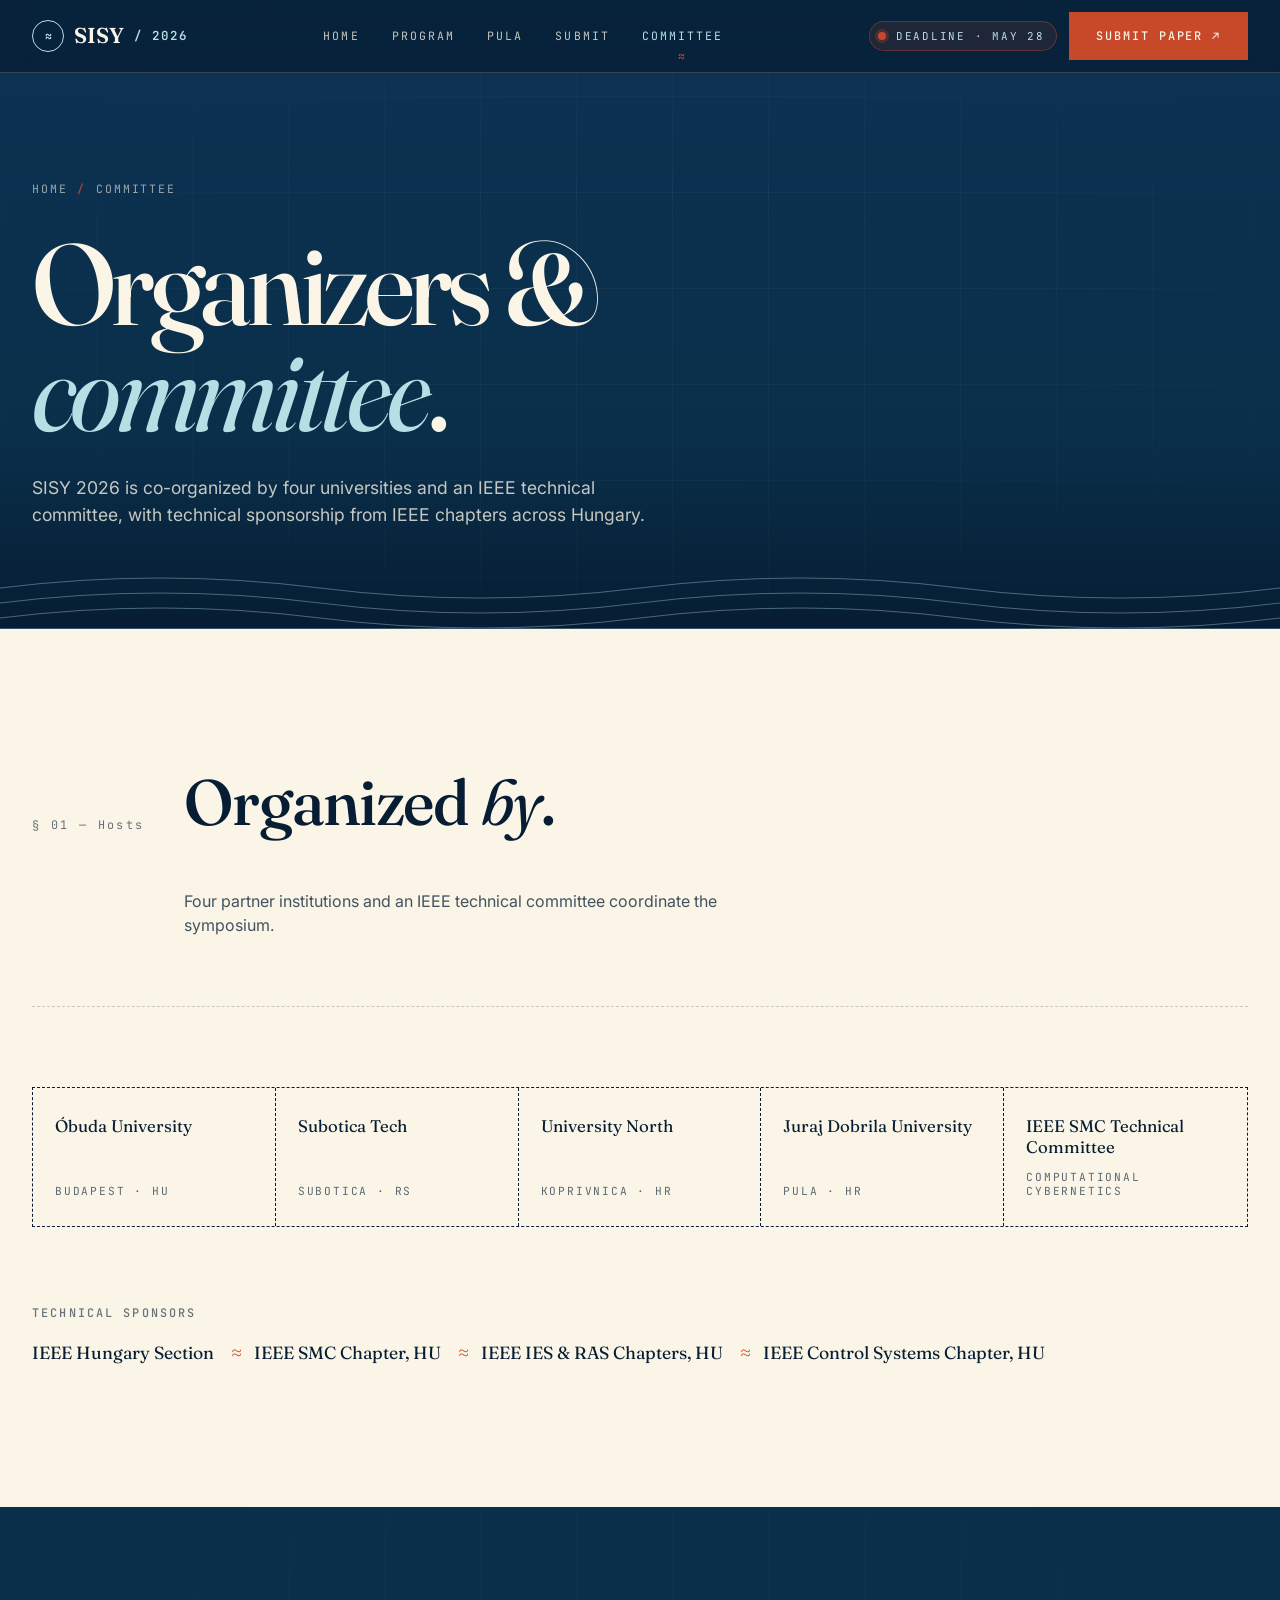
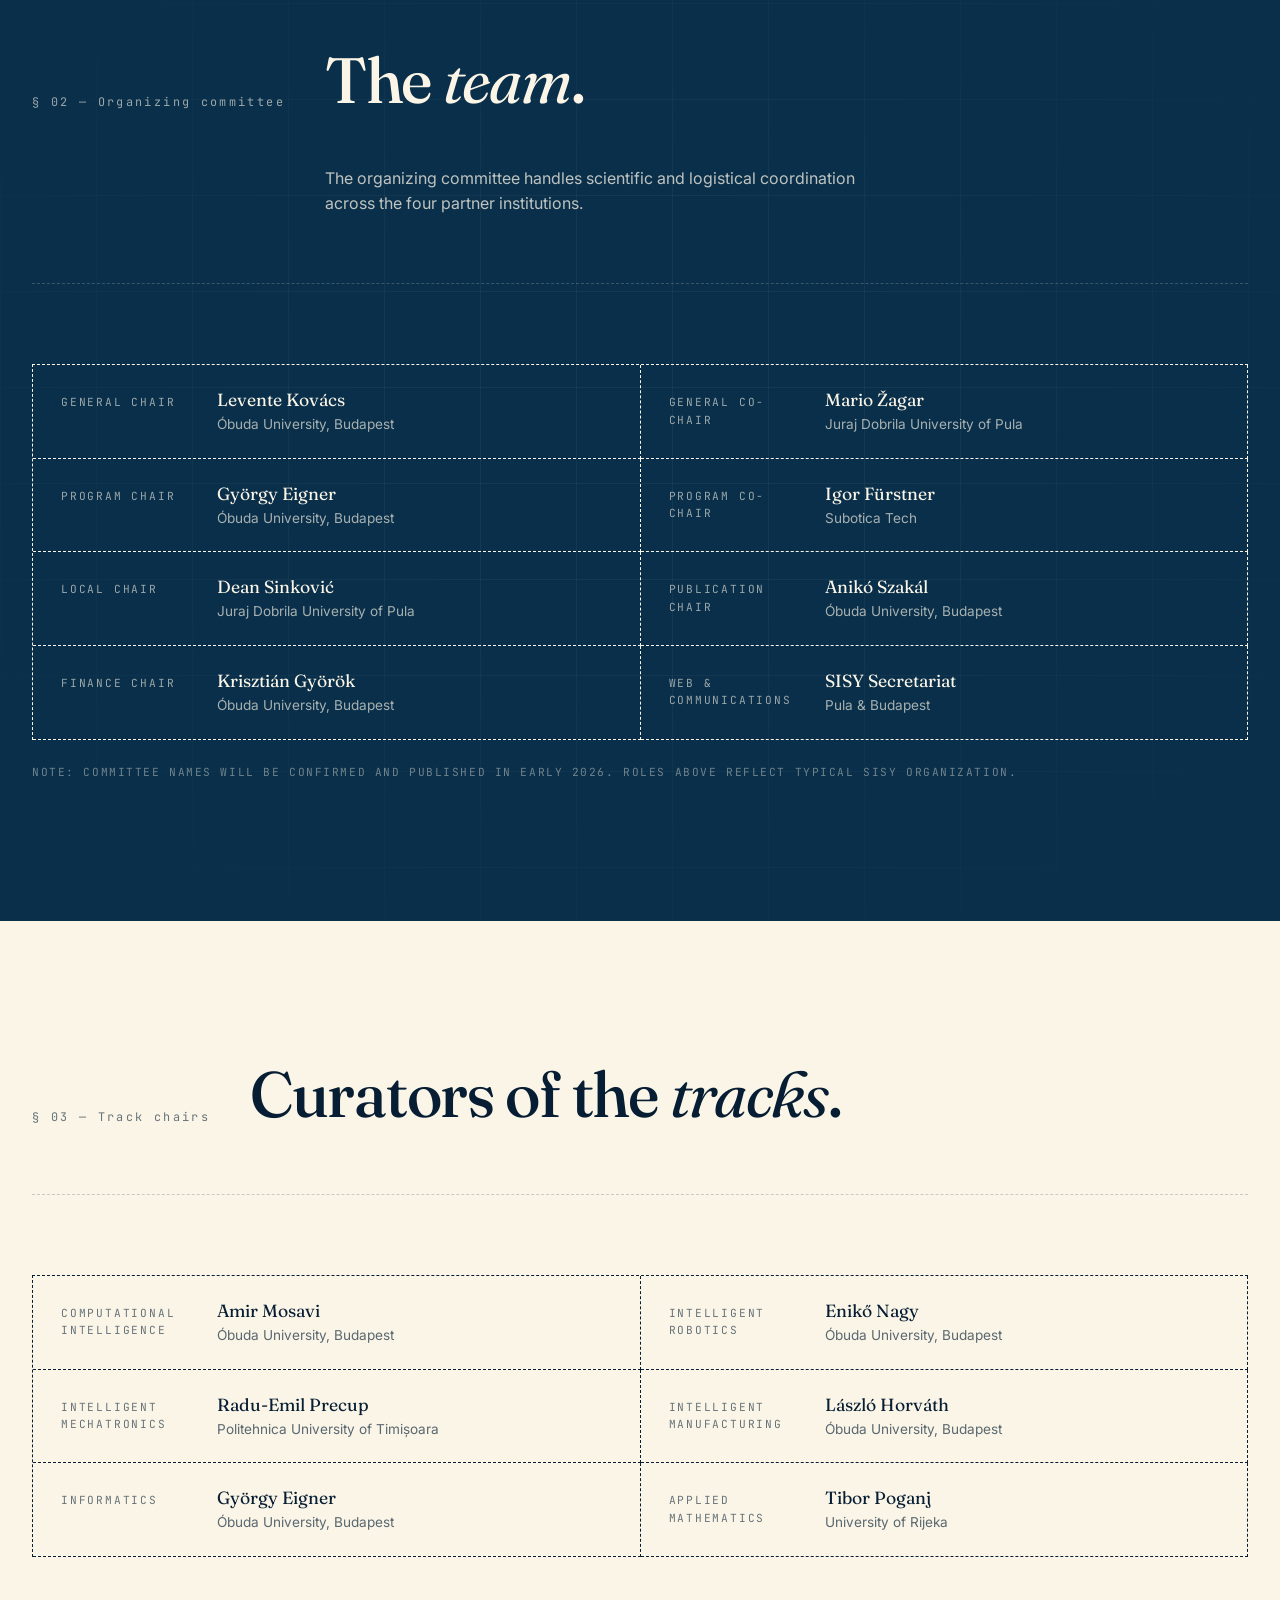
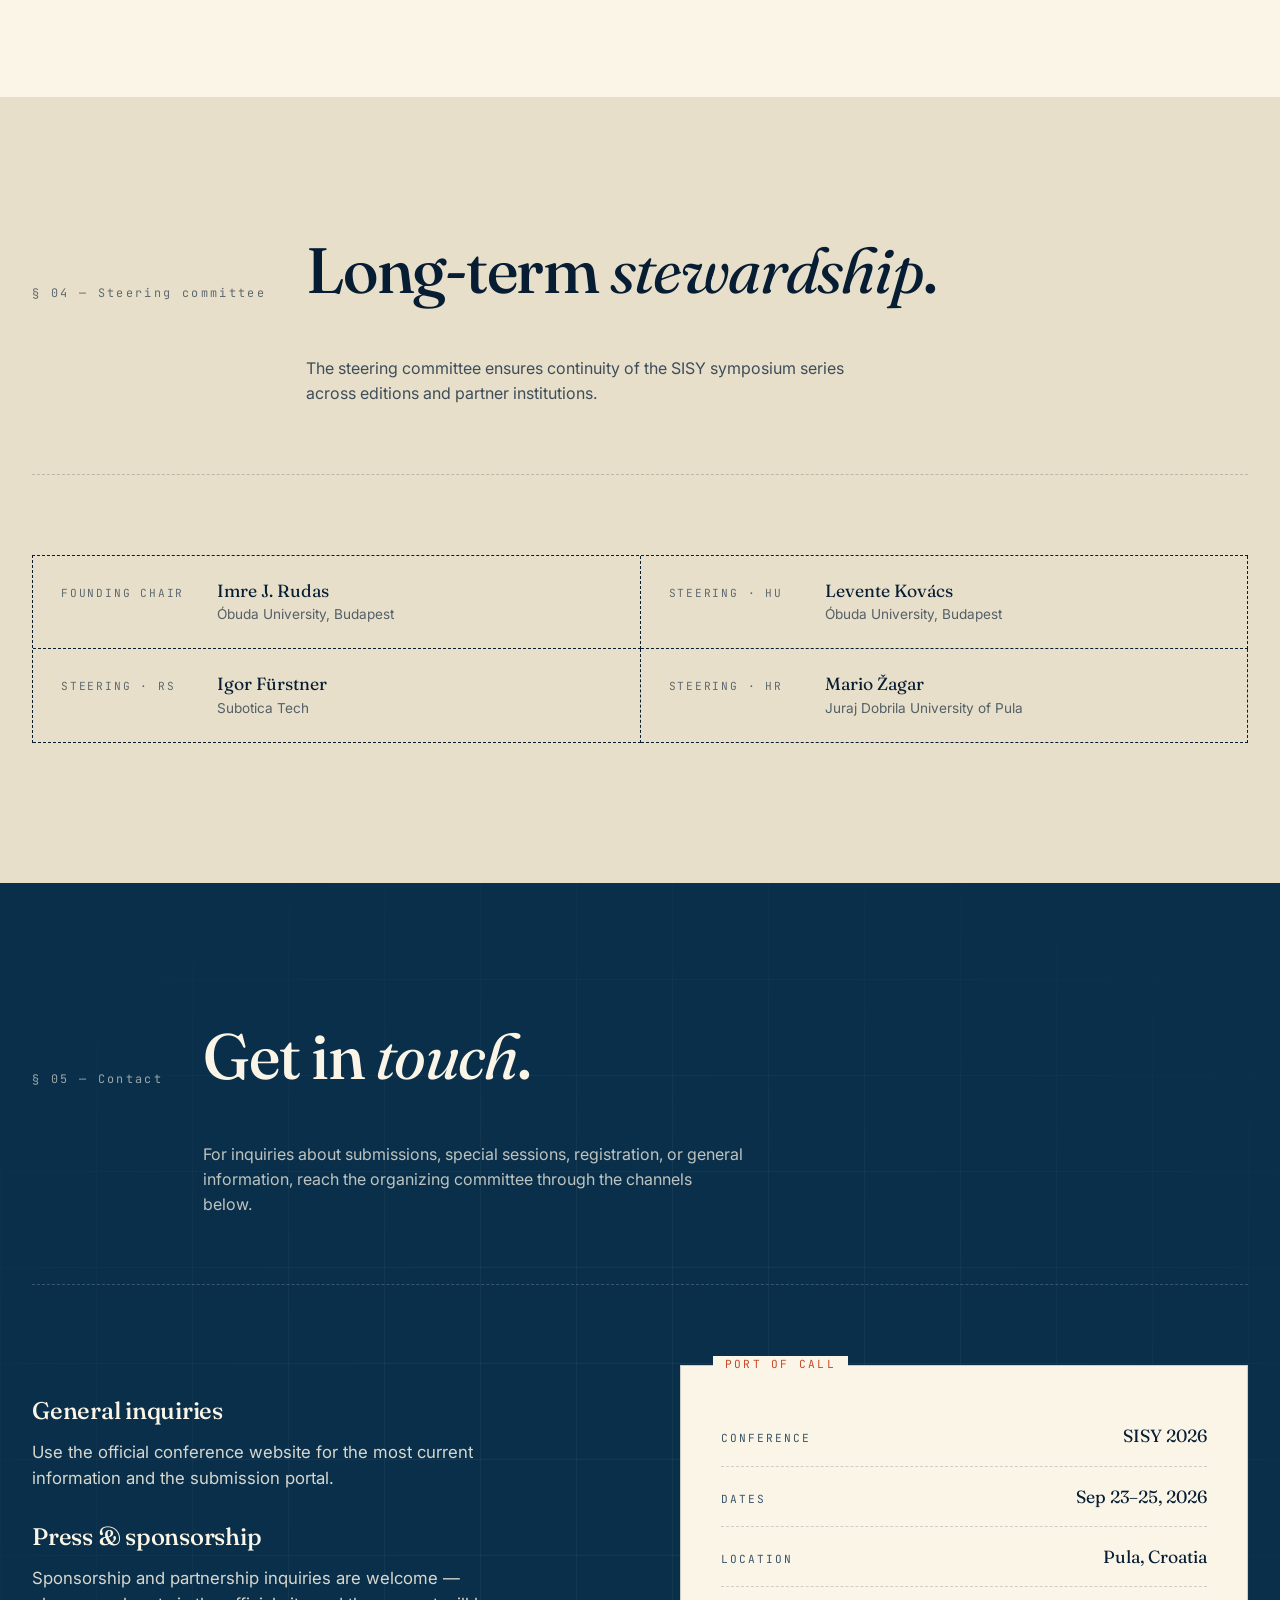
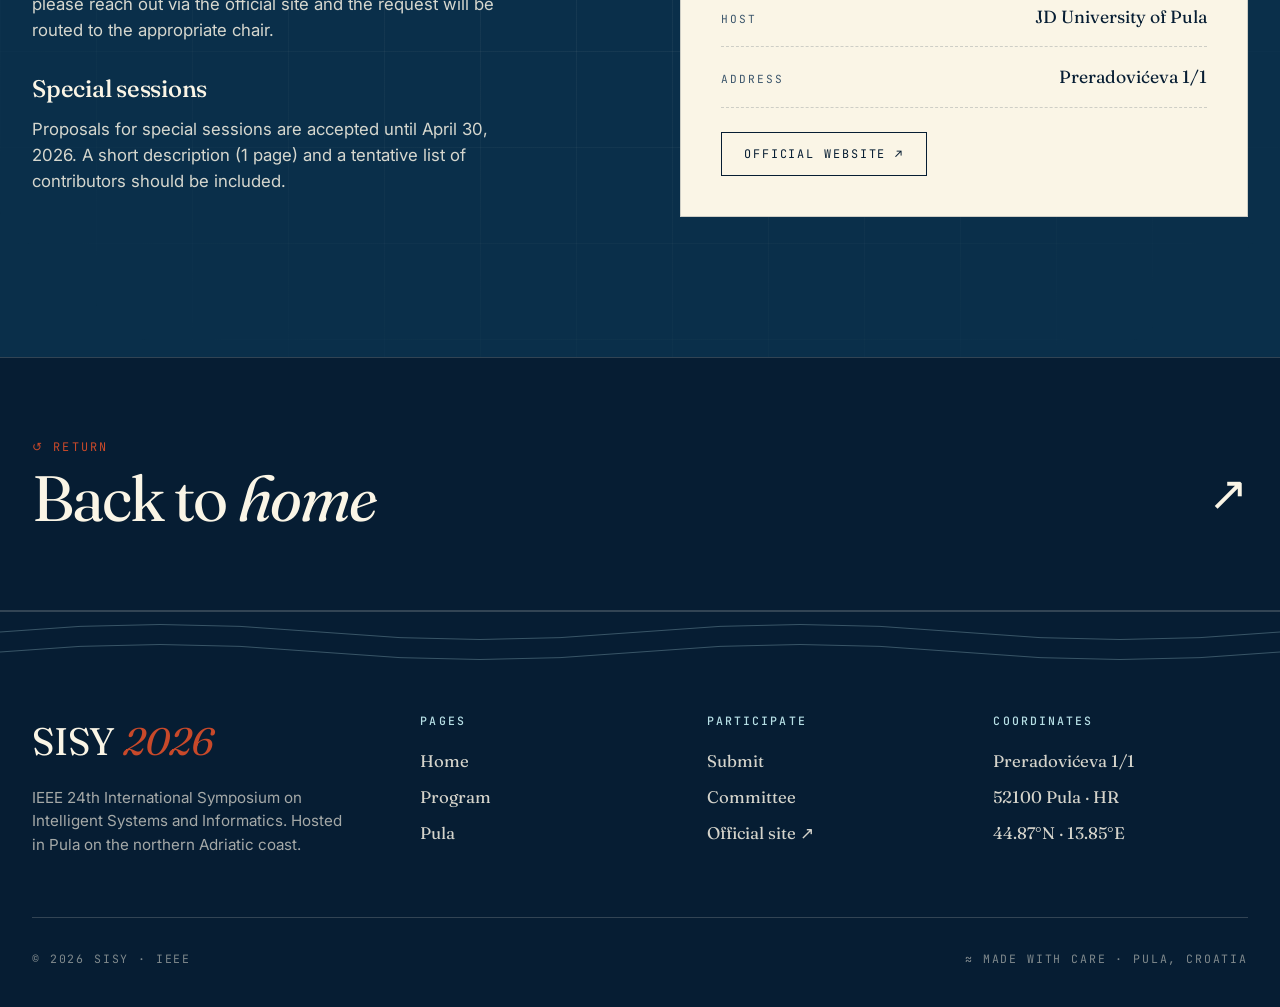
==== contact/index.html @ a2f2c526 "Initial SISY 2026 site" ====
<!DOCTYPE html>
<html lang="en">
<head>
<meta charset="UTF-8" />
<meta name="viewport" content="width=device-width, initial-scale=1.0" />
<title>Committee — SISY 2026 Organizers &amp; Contact</title>
<meta name="description" content="SISY 2026 organizing committee, track chairs, steering committee, and contact information." />
<link rel="icon" type="image/svg+xml" href="../favicon.svg" />
<meta property="og:type" content="website" />
<meta property="og:title" content="Committee — SISY 2026" />
<meta property="og:description" content="Organizing committee, track chairs, and contact information for SISY 2026." />
<meta property="og:image" content="../og-image.svg" />
<meta name="twitter:card" content="summary_large_image" />
<meta name="twitter:image" content="../og-image.svg" />
<link rel="preconnect" href="https://fonts.googleapis.com" />
<link rel="preconnect" href="https://fonts.gstatic.com" crossorigin />
<link href="https://fonts.googleapis.com/css2?family=Fraunces:ital,opsz,wght@0,9..144,400;0,9..144,500;0,9..144,600;1,9..144,400&family=Inter:wght@400;500;600&family=JetBrains+Mono:wght@400;500&display=swap" rel="stylesheet" />
<link rel="stylesheet" href="../styles.css" />
</head>
<body>

<header class="topbar" id="topbar">
  <div class="container topbar-inner">
    <a href="../" class="brand"><span class="sigil">≈</span> SISY <span class="year">/ 2026</span></a>
    <nav class="nav-links">
      <a href="../">Home</a>
      <a href="../program/">Program</a>
      <a href="../venue/">Pula</a>
      <a href="../submit/">Submit</a>
      <a href="../contact/" class="active">Committee</a>
    </nav>
    <div style="display:flex; gap:12px; align-items:center;">
      <span class="deadline-badge"><span class="dot"></span>Deadline · May 28</span>
      <a href="https://www.easychair.org/conferences/?conf=sisy2026" target="_blank" rel="noopener" class="btn cta">Submit Paper ↗</a>
      <button class="menu-toggle" id="menuToggle">Menu</button>
    </div>
  </div>
</header>

<main>

  <section class="page-head">
    <div class="container">
      <div class="crumbs"><a href="../">Home</a><span class="sep">/</span><span>Committee</span></div>
      <h1>Organizers &amp; <em>committee</em>.</h1>
      <p class="lede">SISY 2026 is co-organized by four universities and an IEEE technical committee, with technical sponsorship from IEEE chapters across Hungary.</p>
    </div>
  </section>

  <!-- HOSTS -->
  <section class="section paper">
    <div class="container">
      <div class="section-head">
        <span class="section-num">§ 01 — Hosts</span>
        <h2>Organized <em>by</em>.</h2>
        <p class="lede">Four partner institutions and an IEEE technical committee coordinate the symposium.</p>
      </div>
      <div class="register" style="color: var(--ink);">
        <div class="row">Óbuda University<span class="place">Budapest · HU</span></div>
        <div class="row">Subotica Tech<span class="place">Subotica · RS</span></div>
        <div class="row">University North<span class="place">Koprivnica · HR</span></div>
        <div class="row">Juraj Dobrila University<span class="place">Pula · HR</span></div>
        <div class="row">IEEE SMC Technical Committee<span class="place">Computational Cybernetics</span></div>
      </div>
      <div class="sponsors" style="color: var(--ink);">
        <h4>Technical Sponsors</h4>
        <div class="sponsor-row">
          <span>IEEE Hungary Section</span>
          <span>IEEE SMC Chapter, HU</span>
          <span>IEEE IES &amp; RAS Chapters, HU</span>
          <span>IEEE Control Systems Chapter, HU</span>
        </div>
      </div>
    </div>
  </section>

  <!-- ORGANIZING COMMITTEE -->
  <section class="section deep">
    <div class="container">
      <div class="section-head">
        <span class="section-num">§ 02 — Organizing committee</span>
        <h2>The <em>team</em>.</h2>
        <p class="lede">The organizing committee handles scientific and logistical coordination across the four partner institutions.</p>
      </div>
      <div class="committee">
        <div class="person"><span class="role">General Chair</span><span class="name">Levente Kovács<span>Óbuda University, Budapest</span></span></div>
        <div class="person"><span class="role">General Co-Chair</span><span class="name">Mario Žagar<span>Juraj Dobrila University of Pula</span></span></div>
        <div class="person"><span class="role">Program Chair</span><span class="name">György Eigner<span>Óbuda University, Budapest</span></span></div>
        <div class="person"><span class="role">Program Co-Chair</span><span class="name">Igor Fürstner<span>Subotica Tech</span></span></div>
        <div class="person"><span class="role">Local Chair</span><span class="name">Dean Sinković<span>Juraj Dobrila University of Pula</span></span></div>
        <div class="person"><span class="role">Publication Chair</span><span class="name">Anikó Szakál<span>Óbuda University, Budapest</span></span></div>
        <div class="person"><span class="role">Finance Chair</span><span class="name">Krisztián Györök<span>Óbuda University, Budapest</span></span></div>
        <div class="person"><span class="role">Web &amp; Communications</span><span class="name">SISY Secretariat<span>Pula &amp; Budapest</span></span></div>
      </div>
      <p class="photo-caption" style="margin-top: 24px; color: rgba(250,245,230,0.6);">Note: Committee names will be confirmed and published in early 2026. Roles above reflect typical SISY organization.</p>
    </div>
  </section>

  <!-- TRACK CHAIRS -->
  <section class="section paper">
    <div class="container">
      <div class="section-head">
        <span class="section-num">§ 03 — Track chairs</span>
        <h2>Curators of the <em>tracks</em>.</h2>
      </div>
      <div class="committee">
        <div class="person"><span class="role">Computational Intelligence</span><span class="name">Amir Mosavi<span>Óbuda University, Budapest</span></span></div>
        <div class="person"><span class="role">Intelligent Robotics</span><span class="name">Enikő Nagy<span>Óbuda University, Budapest</span></span></div>
        <div class="person"><span class="role">Intelligent Mechatronics</span><span class="name">Radu-Emil Precup<span>Politehnica University of Timișoara</span></span></div>
        <div class="person"><span class="role">Intelligent Manufacturing</span><span class="name">László Horváth<span>Óbuda University, Budapest</span></span></div>
        <div class="person"><span class="role">Informatics</span><span class="name">György Eigner<span>Óbuda University, Budapest</span></span></div>
        <div class="person"><span class="role">Applied Mathematics</span><span class="name">Tibor Poganj<span>University of Rijeka</span></span></div>
      </div>
    </div>
  </section>

  <!-- STEERING COMMITTEE -->
  <section class="section sand">
    <div class="container">
      <div class="section-head">
        <span class="section-num">§ 04 — Steering committee</span>
        <h2>Long-term <em>stewardship</em>.</h2>
        <p class="lede">The steering committee ensures continuity of the SISY symposium series across editions and partner institutions.</p>
      </div>
      <div class="committee">
        <div class="person"><span class="role">Founding Chair</span><span class="name">Imre J. Rudas<span>Óbuda University, Budapest</span></span></div>
        <div class="person"><span class="role">Steering · HU</span><span class="name">Levente Kovács<span>Óbuda University, Budapest</span></span></div>
        <div class="person"><span class="role">Steering · RS</span><span class="name">Igor Fürstner<span>Subotica Tech</span></span></div>
        <div class="person"><span class="role">Steering · HR</span><span class="name">Mario Žagar<span>Juraj Dobrila University of Pula</span></span></div>
      </div>
    </div>
  </section>

  <!-- CONTACT -->
  <section class="section deep">
    <div class="container">
      <div class="section-head">
        <span class="section-num">§ 05 — Contact</span>
        <h2>Get in <em>touch</em>.</h2>
        <p class="lede">For inquiries about submissions, special sessions, registration, or general information, reach the organizing committee through the channels below.</p>
      </div>
      <div class="contact-grid">
        <div class="contact-text">
          <div class="prose">
            <h3 style="color: var(--paper);">General inquiries</h3>
            <p>Use the official conference website for the most current information and the submission portal.</p>
            <h3 style="color: var(--paper);">Press &amp; sponsorship</h3>
            <p>Sponsorship and partnership inquiries are welcome — please reach out via the official site and the request will be routed to the appropriate chair.</p>
            <h3 style="color: var(--paper);">Special sessions</h3>
            <p>Proposals for special sessions are accepted until April 30, 2026. A short description (1 page) and a tentative list of contributors should be included.</p>
          </div>
        </div>
        <div class="contact-card">
          <div class="contact-row"><span class="k">Conference</span><span class="v">SISY 2026</span></div>
          <div class="contact-row"><span class="k">Dates</span><span class="v">Sep 23–25, 2026</span></div>
          <div class="contact-row"><span class="k">Location</span><span class="v">Pula, Croatia</span></div>
          <div class="contact-row"><span class="k">Host</span><span class="v">JD University of Pula</span></div>
          <div class="contact-row"><span class="k">Address</span><span class="v">Preradovićeva 1/1</span></div>
          <a href="https://conf.uni-obuda.hu/sisy2026/" target="_blank" rel="noopener" class="btn ink">Official Website ↗</a>
        </div>
      </div>
    </div>
  </section>

  <section class="passage">
    <div class="container">
      <a href="../">
        <div>
          <div class="label">↺ Return</div>
          <div class="title">Back to <em>home</em></div>
        </div>
        <span class="arrow">↗</span>
      </a>
    </div>
  </section>

</main>

<footer class="footer">
  <div class="container">
    <div class="footer-top">
      <div class="footer-brand">
        <span class="mark">SISY <em>2026</em></span>
        <p>IEEE 24th International Symposium on Intelligent Systems and Informatics. Hosted in Pula on the northern Adriatic coast.</p>
      </div>
      <div class="footer-col"><h5>Pages</h5><a href="../">Home</a><a href="../program/">Program</a><a href="../venue/">Pula</a></div>
      <div class="footer-col"><h5>Participate</h5><a href="../submit/">Submit</a><a href="../contact/">Committee</a><a href="https://conf.uni-obuda.hu/sisy2026/" target="_blank" rel="noopener">Official site ↗</a></div>
      <div class="footer-col"><h5>Coordinates</h5><span>Preradovićeva 1/1</span><span>52100 Pula · HR</span><span>44.87°N · 13.85°E</span></div>
    </div>
    <div class="footer-bottom"><span>© 2026 SISY · IEEE</span><span>≈ Made with care · Pula, Croatia</span></div>
  </div>
</footer>

<script src="../script.js"></script>
</body>
</html>
---- styles.css ----
/* =========================================================
   SISY 2026 — Adriatic edition
   A nautical-chart / postcard design language
   ========================================================= */

*, *::before, *::after { box-sizing: border-box; }
html { scroll-behavior: smooth; }
body {
  margin: 0;
  font-family: 'Inter', system-ui, sans-serif;
  background: var(--abyss);
  color: var(--paper);
  line-height: 1.55;
  -webkit-font-smoothing: antialiased;
  overflow-x: hidden;
}
img { max-width: 100%; display: block; }
a { color: inherit; text-decoration: none; }

:root {
  /* sea */
  --abyss:   #061d33;   /* deepest */
  --deep:    #0a2f4a;
  --sea:     #14507a;
  --shallow: #2e88b3;
  --foam:    #b6dfe5;
  /* land + sky */
  --sand:    #e7dfca;   /* page paper */
  --paper:   #faf5e6;   /* warm white */
  --paper-2: #f1e9d2;
  --ink:     #061d33;   /* same as abyss for type on paper */
  --ink-soft:#3b556b;
  /* sun + arena */
  --sun:     #f6b187;
  --rust:    #c8492a;   /* terracotta */
  --rust-2:  #a73818;
  /* lines */
  --rule:    rgba(250,245,230,0.18);
  --rule-d:  rgba(6,29,51,0.18);
  --max:     1280px;
}

.container { max-width: var(--max); margin: 0 auto; padding: 0 32px; }

/* ===== Typography ===== */
h1, h2, h3, h4 { margin: 0; line-height: 1.02; letter-spacing: -0.02em; }
h1, h2, .display { font-family: 'Fraunces', 'Times New Roman', serif; font-weight: 500; }
h3 { font-family: 'Fraunces', serif; font-weight: 500; font-size: 1.5rem; line-height: 1.15; letter-spacing: -0.01em; }
p  { margin: 0; }
em, .italic { font-family: 'Fraunces', serif; font-style: italic; font-weight: 400; }
.mono {
  font-family: 'JetBrains Mono', ui-monospace, monospace;
  font-size: 0.74rem;
  text-transform: uppercase;
  letter-spacing: 0.16em;
}

/* ===== Section base ===== */
.section { padding: 140px 0; position: relative; }
.section.paper { background: var(--paper); color: var(--ink); }
.section.sand  { background: var(--sand);  color: var(--ink); }
.section.deep  { background: var(--deep);  color: var(--paper); }
.section.abyss { background: var(--abyss); color: var(--paper); }
.section.sun   { background: var(--rust);  color: var(--paper); }

/* Faint nautical lat/long grid on dark sections */
.section.deep::before, .section.abyss::before {
  content: "";
  position: absolute; inset: 0;
  background-image:
    linear-gradient(rgba(250,245,230,0.05) 1px, transparent 1px),
    linear-gradient(90deg, rgba(250,245,230,0.05) 1px, transparent 1px);
  background-size: 96px 96px;
  mask-image: radial-gradient(ellipse at center, black 30%, transparent 90%);
  pointer-events: none;
}
.section > .container { position: relative; z-index: 1; }

/* ===== Top bar ===== */
.topbar {
  position: fixed;
  top: 0; left: 0; right: 0;
  z-index: 50;
  background: rgba(6,29,51,0.72);
  backdrop-filter: blur(14px);
  border-bottom: 1px solid var(--rule);
}
.topbar-inner {
  display: grid;
  grid-template-columns: auto 1fr auto;
  align-items: center;
  gap: 32px;
  height: 72px;
}
.brand {
  display: inline-flex;
  align-items: center;
  gap: 10px;
  font-family: 'Fraunces', serif;
  font-weight: 600;
  font-size: 1.35rem;
  color: var(--paper);
}
.brand .sigil {
  display: inline-flex;
  align-items: center;
  justify-content: center;
  width: 32px; height: 32px;
  border: 1px solid var(--foam);
  border-radius: 50%;
  font-family: 'JetBrains Mono', monospace;
  font-size: 0.72rem;
  color: var(--foam);
}
.brand .year {
  font-family: 'JetBrains Mono', monospace;
  font-size: 0.78rem;
  letter-spacing: 0.16em;
  color: var(--foam);
}
.nav-links {
  justify-self: center;
  display: flex;
  gap: 32px;
}
.nav-links a {
  font-family: 'JetBrains Mono', monospace;
  font-size: 0.72rem;
  text-transform: uppercase;
  letter-spacing: 0.18em;
  color: rgba(250,245,230,0.78);
  position: relative;
  padding: 4px 0;
}
.nav-links a:hover, .nav-links a.active { color: var(--foam); }
.nav-links a.active::after {
  content: "≈";
  position: absolute;
  left: 50%;
  bottom: -16px;
  transform: translateX(-50%);
  color: var(--rust);
}

.btn {
  display: inline-flex;
  align-items: center;
  gap: 10px;
  padding: 12px 22px;
  border: 1px solid var(--foam);
  border-radius: 0;
  background: transparent;
  color: var(--paper);
  font-family: 'JetBrains Mono', monospace;
  font-size: 0.74rem;
  text-transform: uppercase;
  letter-spacing: 0.16em;
  cursor: pointer;
  transition: all .2s;
}
.btn:hover {
  background: var(--rust); border-color: var(--rust);
  transform: translate(-2px,-2px);
  box-shadow: 4px 4px 0 var(--foam);
}
.btn.solid { background: var(--paper); border-color: var(--paper); color: var(--ink); }
.btn.solid:hover { background: var(--rust); border-color: var(--rust); color: var(--paper); box-shadow: 4px 4px 0 var(--paper); }
.btn.ink { border-color: var(--ink); color: var(--ink); }
.btn.ink:hover { background: var(--rust); border-color: var(--rust); color: var(--paper); box-shadow: 4px 4px 0 var(--ink); }

/* Prominent CTA variant — solid terracotta */
.btn.cta {
  background: var(--rust);
  border-color: var(--rust);
  color: var(--paper);
  font-weight: 500;
  padding: 14px 26px;
  position: relative;
  box-shadow: 0 0 0 0 rgba(200,73,42,0.0);
  animation: ctaPulse 3.6s ease-in-out infinite;
}
.btn.cta:hover {
  background: var(--rust-2);
  border-color: var(--rust-2);
  transform: translate(-2px,-2px);
  box-shadow: 4px 4px 0 var(--foam);
  animation: none;
}
@keyframes ctaPulse {
  0%, 100% { box-shadow: 0 0 0 0 rgba(200,73,42,0.45); }
  50%      { box-shadow: 0 0 0 10px rgba(200,73,42,0); }
}
.btn.cta-lg {
  padding: 22px 36px;
  font-size: 0.85rem;
  letter-spacing: 0.18em;
}

/* Deadline badge */
.deadline-badge {
  display: inline-flex;
  align-items: center;
  gap: 10px;
  padding: 6px 12px 6px 8px;
  background: rgba(200,73,42,0.12);
  border: 1px solid rgba(200,73,42,0.4);
  border-radius: 999px;
  font-family: 'JetBrains Mono', monospace;
  font-size: 0.68rem;
  letter-spacing: 0.16em;
  text-transform: uppercase;
  color: var(--foam);
  margin-left: 10px;
}
.deadline-badge .dot {
  width: 8px; height: 8px;
  background: var(--rust);
  border-radius: 50%;
  box-shadow: 0 0 0 3px rgba(200,73,42,0.25);
  animation: blink 1.6s ease-in-out infinite;
}
@keyframes blink {
  0%, 100% { opacity: 1; }
  50%      { opacity: 0.4; }
}
@media (max-width: 720px) { .deadline-badge { display: none; } }

/* Enhanced CTA section */
.cta-mega {
  display: grid;
  grid-template-columns: 1fr;
  gap: 48px;
  align-items: stretch;
}
.cta-headline {
  font-family: 'Fraunces', serif;
  font-size: clamp(3rem, 9vw, 7rem);
  line-height: 0.92;
  letter-spacing: -0.04em;
  font-weight: 500;
  max-width: 14ch;
  margin: 20px 0 28px;
}
.cta-headline em { color: var(--sun); font-style: italic; font-weight: 400; }
.cta-lede { font-size: 1.15rem; max-width: 680px; opacity: 0.92; margin-bottom: 40px; }
.cta-actions-row {
  display: flex;
  flex-wrap: wrap;
  gap: 16px;
  align-items: center;
}
.cta-actions-row .btn { padding: 20px 32px; font-size: 0.82rem; letter-spacing: 0.18em; }

/* Countdown */
.countdown {
  display: grid;
  grid-template-columns: repeat(4, auto);
  gap: 0;
  margin: 0 0 40px;
  border-top: 1px solid rgba(250,245,230,0.3);
  border-bottom: 1px solid rgba(250,245,230,0.3);
  padding: 24px 0;
  justify-content: start;
}
.cd-unit {
  padding: 0 36px;
  border-right: 1px solid rgba(250,245,230,0.25);
  display: flex;
  flex-direction: column;
  align-items: center;
  gap: 6px;
}
.cd-unit:first-child { padding-left: 0; }
.cd-unit:last-child  { border-right: 0; padding-right: 0; }
.cd-num {
  font-family: 'Fraunces', serif;
  font-size: clamp(2.8rem, 6vw, 4.6rem);
  line-height: 1;
  letter-spacing: -0.04em;
  font-feature-settings: "tnum";
}
.cd-label {
  font-family: 'JetBrains Mono', monospace;
  font-size: 0.68rem;
  letter-spacing: 0.2em;
  text-transform: uppercase;
  opacity: 0.7;
}
.cd-prefix {
  font-family: 'JetBrains Mono', monospace;
  font-size: 0.74rem;
  letter-spacing: 0.18em;
  text-transform: uppercase;
  margin-bottom: 14px;
  opacity: 0.85;
  display: flex;
  align-items: center;
  gap: 12px;
}
.cd-prefix .pulse {
  width: 10px; height: 10px;
  border-radius: 50%;
  background: var(--paper);
  animation: blink 1.6s ease-in-out infinite;
}
@media (max-width: 720px) {
  .cd-unit { padding: 0 18px; }
  .cd-num { font-size: 2.6rem; }
}

.menu-toggle {
  display: none;
  background: none; border: 0;
  cursor: pointer;
  color: var(--paper);
  font-family: 'JetBrains Mono', monospace;
  font-size: 0.78rem;
  letter-spacing: 0.14em;
  text-transform: uppercase;
}

/* ===== Hero — seascape ===== */
.hero {
  position: relative;
  min-height: 100vh;
  padding: 130px 0 0;
  overflow: hidden;
  background: linear-gradient(180deg, #0d3253 0%, #0a2f4a 40%, #061d33 100%);
}
.hero-seascape {
  position: absolute;
  inset: 0;
  z-index: 0;
}
.hero-seascape svg { width: 100%; height: 100%; display: block; }

.hero-inner {
  position: relative;
  z-index: 2;
  padding-bottom: 60px;
}
.hero-eyebrow {
  display: inline-flex;
  align-items: center;
  gap: 14px;
  margin-bottom: 40px;
  color: var(--foam);
  font-family: 'JetBrains Mono', monospace;
  font-size: 0.74rem;
  letter-spacing: 0.2em;
  text-transform: uppercase;
}
.hero-eyebrow .bar { width: 56px; height: 1px; background: var(--foam); }

.hero-title {
  font-family: 'Fraunces', serif;
  font-weight: 500;
  font-size: clamp(3.4rem, 11vw, 11rem);
  line-height: 0.88;
  letter-spacing: -0.045em;
}
.hero-title .row { display: block; }
.hero-title .row.indent { padding-left: clamp(60px, 12vw, 220px); }
.hero-title em { color: var(--foam); font-weight: 400; }
.hero-title .num {
  display: inline-block;
  font-family: 'JetBrains Mono', monospace;
  font-size: 0.16em;
  vertical-align: super;
  color: rgba(250,245,230,0.55);
  margin-left: 12px;
  letter-spacing: 0.05em;
}

.hero-foot {
  margin-top: 64px;
  padding-top: 28px;
  border-top: 1px solid var(--rule);
  display: grid;
  grid-template-columns: 1.4fr 1fr auto;
  gap: 40px;
  align-items: end;
}
.hero-lede {
  max-width: 540px;
  color: rgba(250,245,230,0.78);
  font-size: 1.05rem;
}
.hero-meta { display: grid; gap: 8px; }
.hero-meta .row {
  display: flex;
  justify-content: space-between;
  gap: 24px;
  font-family: 'JetBrains Mono', monospace;
  font-size: 0.74rem;
  letter-spacing: 0.16em;
  text-transform: uppercase;
}
.hero-meta .row .k { color: rgba(250,245,230,0.55); }
.hero-meta .row .v { color: var(--foam); }

/* Compass top-right */
.compass {
  position: absolute;
  top: 110px;
  right: 32px;
  width: 130px;
  height: 130px;
  z-index: 3;
}
.compass svg { width: 100%; height: 100%; }
@media (max-width: 880px) { .compass { display: none; } }

/* Latitude marker on left side */
.lat-marker {
  position: absolute;
  left: 32px;
  top: 50%;
  transform: translateY(-50%) rotate(-90deg);
  transform-origin: left center;
  font-family: 'JetBrains Mono', monospace;
  font-size: 0.7rem;
  letter-spacing: 0.32em;
  text-transform: uppercase;
  color: rgba(250,245,230,0.4);
  white-space: nowrap;
  z-index: 3;
}
@media (max-width: 1100px) { .lat-marker { display: none; } }

/* ===== Tide ticker (replaces marquee) ===== */
.tide {
  background: var(--abyss);
  color: var(--foam);
  border-top: 1px solid var(--rule);
  border-bottom: 1px solid var(--rule);
  padding: 18px 0;
  overflow: hidden;
  position: relative;
}
.tide::before, .tide::after {
  content: "≈≈≈";
  position: absolute;
  top: 50%;
  transform: translateY(-50%);
  color: var(--foam);
  font-size: 0.9rem;
  letter-spacing: 0.4em;
  opacity: 0.5;
}
.tide::before { left: 18px; }
.tide::after  { right: 18px; }
.tide-track {
  display: flex;
  gap: 56px;
  white-space: nowrap;
  animation: scroll 38s linear infinite;
  font-family: 'JetBrains Mono', monospace;
  font-size: 0.82rem;
  letter-spacing: 0.16em;
  text-transform: uppercase;
}
.tide-track > span { display: inline-flex; align-items: center; gap: 56px; }
.tide-track .pip { color: var(--rust); }
@keyframes scroll {
  from { transform: translateX(0); }
  to   { transform: translateX(-50%); }
}

/* ===== Section head ===== */
.section-head {
  display: grid;
  grid-template-columns: auto 1fr;
  align-items: end;
  gap: 40px;
  margin-bottom: 80px;
  padding-bottom: 28px;
  border-bottom: 1px dashed currentColor;
  opacity: 1;
}
.section-head::after { content: ""; }
.section.paper .section-head, .section.sand .section-head { border-color: rgba(6,29,51,0.2); }
.section.deep .section-head, .section.abyss .section-head { border-color: rgba(250,245,230,0.2); }
.section.sun .section-head { border-color: rgba(250,245,230,0.4); }
.section-num {
  font-family: 'JetBrains Mono', monospace;
  font-size: 0.74rem;
  letter-spacing: 0.2em;
  color: currentColor;
  opacity: 0.6;
}
.section-head h2 {
  font-size: clamp(2.4rem, 5vw, 4.2rem);
  max-width: 16ch;
}
.section-head .lede {
  grid-column: 2;
  max-width: 540px;
  margin-top: 14px;
  font-size: 1rem;
  opacity: 0.75;
}

/* ===== Postcards ===== */
.postcards {
  display: grid;
  grid-template-columns: repeat(3, 1fr);
  gap: 28px;
}
.postcard {
  position: relative;
  background: var(--paper);
  color: var(--ink);
  padding: 32px 28px 28px;
  border: 1px solid var(--rule-d);
  box-shadow:
    inset 0 0 0 1px var(--paper),
    inset 0 0 0 2px var(--rule-d);
  transition: transform .3s, box-shadow .3s;
}
.postcard:hover { transform: translateY(-4px) rotate(-0.2deg); }
.postcard::after {
  content: "";
  position: absolute;
  top: 16px; right: 16px;
  width: 44px; height: 54px;
  background:
    repeating-linear-gradient(45deg, var(--rust) 0 4px, transparent 4px 8px),
    var(--paper-2);
  border: 1px solid var(--rule-d);
}
.pc-num {
  font-family: 'JetBrains Mono', monospace;
  font-size: 0.7rem;
  letter-spacing: 0.18em;
  color: var(--rust);
  text-transform: uppercase;
  margin-bottom: 18px;
  display: block;
  max-width: 70%;
}
.postcard h3 { font-size: 1.45rem; line-height: 1.2; margin-bottom: 12px; }
.postcard p { color: var(--ink-soft); font-size: 0.95rem; margin-bottom: 22px; }
.postcard .pc-link {
  display: inline-block;
  font-family: 'JetBrains Mono', monospace;
  font-size: 0.72rem;
  letter-spacing: 0.16em;
  text-transform: uppercase;
  color: var(--ink);
  border-bottom: 1px solid var(--ink);
  padding-bottom: 3px;
  transition: color .2s, border-color .2s;
}
.postcard .pc-link:hover { color: var(--rust); border-color: var(--rust); }

/* ===== About on deep ===== */
.about-grid {
  display: grid;
  grid-template-columns: 1.2fr 1fr;
  gap: 80px;
  align-items: center;
}
.about-lead {
  font-family: 'Fraunces', serif;
  font-size: clamp(1.5rem, 2.4vw, 2rem);
  line-height: 1.3;
  letter-spacing: -0.01em;
}
.about-lead em { color: var(--foam); }
.about-stats {
  display: grid;
  grid-template-columns: repeat(2, 1fr);
  border-top: 1px solid var(--rule);
  border-left: 1px solid var(--rule);
}
.stat {
  padding: 28px;
  border-right: 1px solid var(--rule);
  border-bottom: 1px solid var(--rule);
}
.stat-num {
  font-family: 'Fraunces', serif;
  font-size: 2.8rem;
  line-height: 1;
}
.stat-num sup { font-size: 1rem; color: var(--foam); }
.stat-label {
  font-family: 'JetBrains Mono', monospace;
  font-size: 0.72rem;
  text-transform: uppercase;
  letter-spacing: 0.16em;
  opacity: 0.6;
  margin-top: 12px;
}

/* ===== Tracks as ports ===== */
.ports {
  display: grid;
  grid-template-columns: repeat(12, 1fr);
  gap: 0;
  border: 1px dashed var(--rule-d);
  background: var(--paper);
}
.port {
  grid-column: span 4;
  padding: 36px 32px;
  border-right: 1px dashed var(--rule-d);
  border-bottom: 1px dashed var(--rule-d);
  display: flex;
  flex-direction: column;
  justify-content: space-between;
  min-height: 280px;
  position: relative;
  transition: background .25s;
}
.port::before {
  content: "";
  position: absolute;
  top: 32px; right: 32px;
  width: 10px; height: 10px;
  border-radius: 50%;
  background: var(--rust);
  box-shadow: 0 0 0 3px rgba(200,73,42,0.18);
}
.port:hover { background: var(--paper-2); }
.port .port-num {
  font-family: 'JetBrains Mono', monospace;
  font-size: 0.74rem;
  letter-spacing: 0.18em;
  color: var(--rust);
  margin-bottom: 14px;
}
.port h3 { font-size: 1.6rem; margin-bottom: 12px; }
.port p { color: var(--ink-soft); font-size: 0.95rem; margin-bottom: 20px; }
.port-chair {
  font-family: 'JetBrains Mono', monospace;
  font-size: 0.7rem;
  text-transform: uppercase;
  letter-spacing: 0.16em;
  color: var(--ink-soft);
  padding-top: 14px;
  border-top: 1px dashed var(--rule-d);
}
.port.featured {
  grid-column: span 12;
  background: var(--deep);
  color: var(--paper);
  position: relative;
  overflow: hidden;
}
.port.featured::before {
  background: var(--foam);
  box-shadow: 0 0 0 3px rgba(182,223,229,0.25);
}
.port.featured h3 { color: var(--paper); }
.port.featured p { color: rgba(250,245,230,0.75); }
.port.featured .port-chair { color: rgba(250,245,230,0.65); border-top-color: rgba(250,245,230,0.2); }
.port.featured .port-num { color: var(--foam); }

/* ===== Tide chart (timeline) ===== */
.tide-chart {
  position: relative;
  padding: 60px 0 80px;
}
.tide-chart::before {
  content: "";
  position: absolute;
  left: 0; right: 0;
  top: 50%;
  height: 1px;
  background: repeating-linear-gradient(90deg, currentColor 0 6px, transparent 6px 12px);
  opacity: 0.3;
}
.tide-items {
  display: grid;
  grid-template-columns: repeat(4, 1fr);
  gap: 24px;
  position: relative;
}
.tide-item {
  display: flex;
  flex-direction: column;
  align-items: flex-start;
  padding: 24px;
  border-left: 1px dashed currentColor;
  position: relative;
}
.tide-item::before {
  content: "";
  position: absolute;
  left: -7px; top: 50%;
  width: 13px; height: 13px;
  border-radius: 50%;
  background: var(--deep);
  border: 2px solid var(--foam);
  transform: translateY(-50%);
}
.tide-item.final::before { background: var(--rust); border-color: var(--rust); }
.tide-item .ti-num {
  font-family: 'JetBrains Mono', monospace;
  font-size: 0.7rem;
  letter-spacing: 0.18em;
  opacity: 0.6;
}
.tide-item .ti-date {
  font-family: 'Fraunces', serif;
  font-style: italic;
  font-size: 1.6rem;
  color: var(--foam);
  margin: 16px 0 8px;
  line-height: 1.1;
}
.tide-item.final .ti-date { color: var(--rust); }
.tide-item h3 { font-size: 1.15rem; margin-bottom: 8px; }
.tide-item p { font-size: 0.9rem; opacity: 0.7; }

/* ===== Keynotes — bottled messages ===== */
.bottles {
  display: grid;
  grid-template-columns: 1fr 1fr;
  gap: 32px;
}
.bottle {
  background: var(--paper);
  color: var(--ink);
  padding: 44px;
  position: relative;
  border: 1px solid var(--rule-d);
  display: flex;
  flex-direction: column;
  gap: 28px;
  overflow: hidden;
}
.bottle::before {
  content: "";
  position: absolute;
  left: 0; right: 0; bottom: 0;
  height: 70px;
  background-image: url("data:image/svg+xml;utf8,<svg xmlns='http://www.w3.org/2000/svg' viewBox='0 0 600 70'><g fill='none' stroke='%2314507a' stroke-opacity='0.25' stroke-width='1'><path d='M0,30 Q75,10 150,30 T300,30 T450,30 T600,30'/><path d='M0,45 Q75,25 150,45 T300,45 T450,45 T600,45'/><path d='M0,60 Q75,40 150,60 T300,60 T450,60 T600,60'/></g></svg>");
  background-size: cover;
  pointer-events: none;
}
.bottle-tag {
  display: flex;
  justify-content: space-between;
  align-items: center;
  font-family: 'JetBrains Mono', monospace;
  font-size: 0.74rem;
  letter-spacing: 0.18em;
  text-transform: uppercase;
  color: var(--rust);
}
.bottle-tag em {
  font-family: 'Fraunces', serif;
  font-style: italic;
  text-transform: lowercase;
  color: var(--ink-soft);
  letter-spacing: 0;
}
.bottle h3 { font-size: clamp(1.4rem, 2.4vw, 2rem); line-height: 1.15; }
.bottle .speaker {
  margin-top: auto;
  padding-top: 28px;
  border-top: 1px dashed var(--rule-d);
  display: flex;
  align-items: center;
  gap: 18px;
  position: relative;
  z-index: 1;
}
.bottle .avatar {
  width: 56px; height: 56px;
  border-radius: 50%;
  background: var(--deep);
  color: var(--paper);
  display: flex; align-items: center; justify-content: center;
  font-family: 'Fraunces', serif;
  font-size: 1.1rem;
}
.bottle:nth-child(2) .avatar { background: var(--rust); }
.bottle .s-name { font-family: 'Fraunces', serif; font-size: 1.15rem; }
.bottle .s-aff { font-family: 'JetBrains Mono', monospace; font-size: 0.72rem; letter-spacing: 0.14em; text-transform: uppercase; color: var(--ink-soft); margin-top: 4px; }

/* ===== Venue / Pula card ===== */
.pula-grid {
  display: grid;
  grid-template-columns: 1fr 1.1fr;
  gap: 64px;
  align-items: stretch;
}
.pula-text h2 { font-size: clamp(2.4rem, 5vw, 4.4rem); margin-bottom: 28px; }
.pula-text em { color: var(--rust); }
.pula-text p { opacity: 0.78; max-width: 480px; margin-bottom: 24px; }
.pula-address {
  font-family: 'Fraunces', serif;
  font-size: 1.15rem;
  font-style: italic;
  border-left: 2px solid var(--rust);
  padding-left: 18px;
  margin-bottom: 32px;
}
.pula-card {
  position: relative;
  aspect-ratio: 4/5;
  overflow: hidden;
  border: 1px solid var(--rule);
}
.pula-card svg { width: 100%; height: 100%; display: block; }
.pula-label {
  position: absolute;
  bottom: 28px;
  left: 28px;
  right: 28px;
  display: flex;
  justify-content: space-between;
  align-items: end;
  font-family: 'JetBrains Mono', monospace;
  font-size: 0.72rem;
  letter-spacing: 0.18em;
  text-transform: uppercase;
  color: var(--paper);
}
.pula-label .city {
  font-family: 'Fraunces', serif;
  font-size: clamp(2.6rem, 5vw, 4rem);
  letter-spacing: -0.03em;
  text-transform: none;
  line-height: 0.9;
}
.pula-label .city em { color: var(--foam); }
.pula-label .coord { text-align: right; opacity: 0.75; line-height: 1.6; }

/* ===== Organizers — ports register ===== */
.register {
  display: grid;
  grid-template-columns: repeat(5, 1fr);
  border: 1px dashed currentColor;
  margin-bottom: 80px;
}
.register .row {
  padding: 28px 22px;
  border-right: 1px dashed currentColor;
  font-family: 'Fraunces', serif;
  font-size: 1.05rem;
  line-height: 1.25;
  min-height: 130px;
  display: flex;
  flex-direction: column;
  justify-content: space-between;
}
.register .row:last-child { border-right: 0; }
.register .place {
  font-family: 'JetBrains Mono', monospace;
  font-size: 0.7rem;
  letter-spacing: 0.16em;
  text-transform: uppercase;
  opacity: 0.65;
  margin-top: 12px;
}
.sponsors h4 {
  font-family: 'JetBrains Mono', monospace;
  font-size: 0.74rem;
  letter-spacing: 0.18em;
  text-transform: uppercase;
  opacity: 0.6;
  margin: 0 0 20px;
  font-weight: 500;
}
.sponsor-row {
  display: flex;
  flex-wrap: wrap;
  gap: 24px 40px;
  font-family: 'Fraunces', serif;
  font-size: 1.1rem;
}
.sponsor-row span { position: relative; }
.sponsor-row span:not(:last-child)::after {
  content: "≈";
  position: absolute;
  right: -28px;
  color: var(--rust);
  top: 0;
}

/* ===== CTA — sunset ===== */
.section.sun {
  background: linear-gradient(180deg, var(--rust) 0%, var(--rust-2) 100%);
  position: relative;
  overflow: hidden;
}
.section.sun::before {
  content: "";
  position: absolute;
  inset: 0;
  background-image: url("data:image/svg+xml;utf8,<svg xmlns='http://www.w3.org/2000/svg' viewBox='0 0 1400 600'><g fill='none' stroke='%23faf5e6' stroke-opacity='0.16' stroke-width='1'><path d='M0,400 Q175,360 350,400 T700,400 T1050,400 T1400,400'/><path d='M0,460 Q175,420 350,460 T700,460 T1050,460 T1400,460'/><path d='M0,520 Q175,480 350,520 T700,520 T1050,520 T1400,520'/></g><circle cx='200' cy='180' r='80' fill='%23ffd6a8' fill-opacity='0.3'/></svg>");
  background-size: cover;
  background-position: center bottom;
  pointer-events: none;
}
.cta-inner {
  display: grid;
  grid-template-columns: 1.4fr 1fr;
  gap: 48px;
  align-items: end;
}
.cta-inner h2 { font-size: clamp(2.6rem, 6vw, 5rem); margin: 18px 0 20px; }
.cta-inner h2 em { color: var(--sun); }
.cta-inner p { max-width: 540px; opacity: 0.9; margin-bottom: 28px; }
.cta-actions { display: flex; flex-direction: column; gap: 14px; }

/* ===== Page head (sub pages) ===== */
.page-head {
  padding: 180px 0 100px;
  background: linear-gradient(180deg, #0d3253 0%, #0a2f4a 70%, var(--abyss) 100%);
  position: relative;
  overflow: hidden;
  border-bottom: 1px solid var(--rule);
}
.page-head::before {
  content: "";
  position: absolute;
  inset: 0;
  background-image:
    linear-gradient(rgba(250,245,230,0.04) 1px, transparent 1px),
    linear-gradient(90deg, rgba(250,245,230,0.04) 1px, transparent 1px);
  background-size: 96px 96px;
  mask-image: radial-gradient(ellipse at center, black 30%, transparent 85%);
  pointer-events: none;
}
.page-head::after {
  content: "";
  position: absolute;
  left: 0; right: 0; bottom: 0;
  height: 70px;
  background-image: url("data:image/svg+xml;utf8,<svg xmlns='http://www.w3.org/2000/svg' viewBox='0 0 1400 70' preserveAspectRatio='none'><g fill='none' stroke='%23b6dfe5' stroke-opacity='0.4' stroke-width='1'><path d='M0,30 Q175,10 350,30 T700,30 T1050,30 T1400,30'/><path d='M0,45 Q175,25 350,45 T700,45 T1050,45 T1400,45'/><path d='M0,60 Q175,40 350,60 T700,60 T1050,60 T1400,60'/></g></svg>");
  background-size: 100% 100%;
}
.page-head > .container { position: relative; z-index: 1; }
.crumbs {
  display: flex;
  gap: 10px;
  font-family: 'JetBrains Mono', monospace;
  font-size: 0.72rem;
  letter-spacing: 0.16em;
  text-transform: uppercase;
  color: rgba(250,245,230,0.6);
  margin-bottom: 32px;
}
.crumbs a:hover { color: var(--foam); }
.crumbs .sep { color: var(--rust); }
.page-head h1 {
  font-family: 'Fraunces', serif;
  font-size: clamp(3rem, 9vw, 8rem);
  line-height: 0.92;
  letter-spacing: -0.04em;
  font-weight: 500;
  max-width: 14ch;
  color: var(--paper);
}
.page-head h1 em { color: var(--foam); font-weight: 400; }
.page-head .lede {
  margin-top: 32px;
  max-width: 620px;
  font-size: 1.1rem;
  color: rgba(250,245,230,0.78);
}
.page-meta {
  margin-top: 56px;
  display: flex;
  gap: 56px;
  padding-top: 24px;
  border-top: 1px solid var(--rule);
  flex-wrap: wrap;
}
.page-meta div .k {
  display: block;
  font-family: 'JetBrains Mono', monospace;
  font-size: 0.7rem;
  letter-spacing: 0.16em;
  text-transform: uppercase;
  color: rgba(250,245,230,0.55);
  margin-bottom: 6px;
}
.page-meta div .v {
  font-family: 'Fraunces', serif;
  font-size: 1.2rem;
  color: var(--foam);
}

/* ===== Page-next — passage ===== */
.passage {
  padding: 80px 0;
  background: var(--abyss);
  border-top: 1px solid var(--rule);
  border-bottom: 1px solid var(--rule);
}
.passage a {
  display: flex;
  align-items: end;
  justify-content: space-between;
  gap: 32px;
  font-family: 'Fraunces', serif;
  color: var(--paper);
  transition: color .25s;
}
.passage a:hover { color: var(--foam); }
.passage .label {
  font-family: 'JetBrains Mono', monospace;
  font-size: 0.74rem;
  letter-spacing: 0.18em;
  text-transform: uppercase;
  color: var(--rust);
  margin-bottom: 10px;
}
.passage .title {
  font-size: clamp(2.4rem, 5vw, 4rem);
  line-height: 1;
  letter-spacing: -0.03em;
}
.passage .arrow { font-size: clamp(2rem, 4vw, 3rem); }

/* ===== Contact ===== */
.contact-grid {
  display: grid;
  grid-template-columns: 1fr 1fr;
  gap: 80px;
  align-items: stretch;
}
.contact-text p { max-width: 480px; opacity: 0.78; }
.contact-card {
  background: var(--paper);
  color: var(--ink);
  border: 1px solid var(--rule-d);
  padding: 40px;
  position: relative;
}
.contact-card::before {
  content: "PORT OF CALL";
  position: absolute;
  top: -10px; left: 32px;
  background: var(--paper);
  padding: 0 12px;
  font-family: 'JetBrains Mono', monospace;
  font-size: 0.7rem;
  letter-spacing: 0.2em;
  color: var(--rust);
}
.contact-row {
  display: flex;
  justify-content: space-between;
  align-items: baseline;
  padding: 16px 0;
  border-bottom: 1px dashed var(--rule-d);
}
.contact-row .k {
  font-family: 'JetBrains Mono', monospace;
  font-size: 0.7rem;
  letter-spacing: 0.18em;
  text-transform: uppercase;
  color: var(--ink-soft);
}
.contact-row .v {
  font-family: 'Fraunces', serif;
  font-size: 1.1rem;
}
.contact-card .btn { margin-top: 24px; }

/* ===== Photo / image placeholder ===== */
.photo {
  position: relative;
  width: 100%;
  aspect-ratio: 4/3;
  background: var(--paper-2);
  overflow: hidden;
  border: 1px solid var(--rule-d);
}
.photo img { width: 100%; height: 100%; object-fit: cover; display: block; }
.photo.placeholder {
  background-image:
    linear-gradient(rgba(6,29,51,0.06) 1px, transparent 1px),
    linear-gradient(90deg, rgba(6,29,51,0.06) 1px, transparent 1px),
    linear-gradient(135deg, var(--paper-2), var(--sand));
  background-size: 24px 24px, 24px 24px, cover;
}
.photo .label {
  position: absolute;
  bottom: 12px;
  left: 12px;
  background: var(--paper);
  padding: 6px 10px;
  font-family: 'JetBrains Mono', monospace;
  font-size: 0.66rem;
  letter-spacing: 0.18em;
  text-transform: uppercase;
  color: var(--ink-soft);
  border: 1px solid var(--rule-d);
}
.photo .caption {
  position: absolute;
  top: 12px;
  right: 12px;
  font-family: 'JetBrains Mono', monospace;
  font-size: 0.62rem;
  letter-spacing: 0.18em;
  text-transform: uppercase;
  color: var(--ink-soft);
  opacity: 0.7;
}
.photo-caption {
  margin-top: 10px;
  font-family: 'JetBrains Mono', monospace;
  font-size: 0.7rem;
  letter-spacing: 0.14em;
  text-transform: uppercase;
  opacity: 0.7;
}

/* Gallery — mosaic */
.gallery {
  display: grid;
  grid-template-columns: 2fr 1fr 1fr;
  grid-template-rows: 1fr 1fr;
  gap: 16px;
  min-height: 540px;
}
.gallery .photo { aspect-ratio: auto; height: 100%; }
.gallery .g1 { grid-row: 1 / span 2; }
.gallery .g2 { }
.gallery .g3 { }
.gallery .g4 { }
.gallery .g5 { }
.gallery-strip {
  display: grid;
  grid-template-columns: repeat(4, 1fr);
  gap: 16px;
}

/* ===== Rich text blocks ===== */
.prose p { font-size: 1.05rem; margin-bottom: 18px; opacity: 0.85; }
.prose p:last-child { margin-bottom: 0; }
.prose h3 { font-size: 1.5rem; margin: 32px 0 14px; }
.prose ul { padding-left: 1.2em; margin: 14px 0; opacity: 0.85; }
.prose ul li { margin-bottom: 6px; }
.prose strong { font-weight: 600; }

/* Two-column text */
.two-col {
  display: grid;
  grid-template-columns: 1fr 1fr;
  gap: 64px;
}
@media (max-width: 880px) { .two-col { grid-template-columns: 1fr; gap: 32px; } }

/* Detail list (definition style) */
.dl-grid {
  display: grid;
  grid-template-columns: 200px 1fr;
  gap: 24px 48px;
  padding-top: 24px;
  border-top: 1px dashed currentColor;
}
.dl-grid dt {
  font-family: 'JetBrains Mono', monospace;
  font-size: 0.72rem;
  letter-spacing: 0.16em;
  text-transform: uppercase;
  opacity: 0.65;
}
.dl-grid dd {
  margin: 0;
  font-family: 'Fraunces', serif;
  font-size: 1.1rem;
  line-height: 1.5;
}
.dl-grid dd em { color: var(--rust); }
@media (max-width: 720px) { .dl-grid { grid-template-columns: 1fr; gap: 6px 0; }
  .dl-grid dd { margin-bottom: 18px; }
}

/* Track expanded (with subtopics list) */
.port ul {
  list-style: none;
  padding: 0;
  margin: 0 0 18px;
  display: grid;
  grid-template-columns: 1fr 1fr;
  gap: 4px 14px;
  font-size: 0.85rem;
  color: var(--ink-soft);
}
.port ul li::before {
  content: "·";
  margin-right: 6px;
  color: var(--rust);
}
.port.featured ul li { color: rgba(250,245,230,0.75); }

/* Committee table */
.committee {
  display: grid;
  grid-template-columns: repeat(2, 1fr);
  gap: 0;
  border-top: 1px dashed currentColor;
  border-left: 1px dashed currentColor;
}
.committee .person {
  padding: 24px 28px;
  border-right: 1px dashed currentColor;
  border-bottom: 1px dashed currentColor;
  display: grid;
  grid-template-columns: 140px 1fr;
  gap: 16px;
  align-items: baseline;
}
.committee .role {
  font-family: 'JetBrains Mono', monospace;
  font-size: 0.7rem;
  letter-spacing: 0.16em;
  text-transform: uppercase;
  opacity: 0.6;
}
.committee .name {
  font-family: 'Fraunces', serif;
  font-size: 1.1rem;
  line-height: 1.3;
}
.committee .name span {
  display: block;
  font-family: 'Inter', sans-serif;
  font-size: 0.85rem;
  opacity: 0.65;
  margin-top: 4px;
}
@media (max-width: 720px) {
  .committee { grid-template-columns: 1fr; }
  .committee .person { grid-template-columns: 1fr; gap: 6px; }
}

/* Fees / pricing table */
.fees {
  display: grid;
  grid-template-columns: repeat(3, 1fr);
  border: 1px dashed currentColor;
  margin-top: 16px;
}
.fee {
  padding: 32px 28px;
  border-right: 1px dashed currentColor;
  display: flex;
  flex-direction: column;
  gap: 12px;
}
.fee:last-child { border-right: 0; }
.fee .tier {
  font-family: 'JetBrains Mono', monospace;
  font-size: 0.7rem;
  letter-spacing: 0.18em;
  text-transform: uppercase;
  opacity: 0.65;
}
.fee .price {
  font-family: 'Fraunces', serif;
  font-size: 2.4rem;
  line-height: 1;
}
.fee .price em { color: var(--rust); font-size: 0.8rem; font-style: normal; margin-left: 4px; opacity: 0.7; }
.fee p { font-size: 0.92rem; opacity: 0.75; }
@media (max-width: 720px) {
  .fees { grid-template-columns: 1fr; }
  .fee { border-right: 0; border-bottom: 1px dashed currentColor; }
  .fee:last-child { border-bottom: 0; }
}

/* Day strip (program at a glance) */
.days {
  display: grid;
  grid-template-columns: repeat(3, 1fr);
  gap: 24px;
}
.day {
  padding: 32px;
  background: var(--paper);
  color: var(--ink);
  border: 1px solid var(--rule-d);
  display: flex;
  flex-direction: column;
  gap: 18px;
}
.day .d-num {
  font-family: 'JetBrains Mono', monospace;
  font-size: 0.7rem;
  letter-spacing: 0.18em;
  text-transform: uppercase;
  color: var(--rust);
}
.day .d-date {
  font-family: 'Fraunces', serif;
  font-style: italic;
  font-size: 1.4rem;
}
.day h3 { font-size: 1.3rem; }
.day ul { list-style: none; padding: 0; margin: 0; font-size: 0.92rem; }
.day ul li {
  padding: 8px 0;
  border-bottom: 1px dashed var(--rule-d);
  display: flex;
  justify-content: space-between;
  gap: 12px;
}
.day ul li:last-child { border-bottom: 0; }
.day ul li .t {
  font-family: 'JetBrains Mono', monospace;
  font-size: 0.78rem;
  color: var(--ink-soft);
  white-space: nowrap;
}
@media (max-width: 880px) { .days { grid-template-columns: 1fr; } }

/* Past editions strip */
.past {
  display: grid;
  grid-template-columns: repeat(6, 1fr);
  gap: 0;
  border-top: 1px dashed currentColor;
  border-left: 1px dashed currentColor;
}
.past .yr {
  padding: 20px 16px;
  border-right: 1px dashed currentColor;
  border-bottom: 1px dashed currentColor;
  display: flex;
  flex-direction: column;
  gap: 4px;
  min-height: 100px;
}
.past .yr .y {
  font-family: 'Fraunces', serif;
  font-size: 1.6rem;
}
.past .yr .c {
  font-family: 'JetBrains Mono', monospace;
  font-size: 0.66rem;
  letter-spacing: 0.16em;
  text-transform: uppercase;
  opacity: 0.65;
}
@media (max-width: 720px) { .past { grid-template-columns: repeat(2, 1fr); } }

/* Responsive gallery */
@media (max-width: 880px) {
  .gallery { grid-template-columns: 1fr 1fr; grid-template-rows: auto; min-height: 0; }
  .gallery .g1 { grid-row: auto; grid-column: 1 / span 2; }
  .gallery-strip { grid-template-columns: 1fr 1fr; }
}

.footer {
  background: var(--abyss);
  color: var(--paper);
  padding: 100px 0 40px;
  position: relative;
  overflow: hidden;
  border-top: 1px solid var(--rule);
}
.footer::before {
  content: "";
  position: absolute;
  left: 0; right: 0; top: 0;
  height: 60px;
  background-image: url("data:image/svg+xml;utf8,<svg xmlns='http://www.w3.org/2000/svg' viewBox='0 0 1400 60' preserveAspectRatio='none'><g fill='none' stroke='%23b6dfe5' stroke-opacity='0.3' stroke-width='1'><path d='M0,20 Q175,5 350,20 T700,20 T1050,20 T1400,20'/><path d='M0,40 Q175,25 350,40 T700,40 T1050,40 T1400,40'/></g></svg>");
  background-size: 100% 100%;
}
.footer-top {
  display: grid;
  grid-template-columns: 1.4fr 1fr 1fr 1fr;
  gap: 32px;
  padding-bottom: 60px;
  border-bottom: 1px solid var(--rule);
}
.footer-brand .mark {
  font-family: 'Fraunces', serif;
  font-size: 2.4rem;
  display: block;
}
.footer-brand .mark em { color: var(--rust); }
.footer-brand p {
  color: rgba(250,245,230,0.65);
  margin-top: 14px;
  max-width: 320px;
  font-size: 0.95rem;
}
.footer-col h5 {
  font-family: 'JetBrains Mono', monospace;
  font-size: 0.72rem;
  letter-spacing: 0.18em;
  text-transform: uppercase;
  color: var(--foam);
  margin: 0 0 18px;
  font-weight: 500;
}
.footer-col a, .footer-col span {
  display: block;
  margin-bottom: 10px;
  color: rgba(250,245,230,0.85);
  font-family: 'Fraunces', serif;
  font-size: 1.05rem;
}
.footer-col a:hover { color: var(--rust); }
.footer-bottom {
  padding-top: 32px;
  display: flex;
  justify-content: space-between;
  font-family: 'JetBrains Mono', monospace;
  font-size: 0.72rem;
  letter-spacing: 0.16em;
  text-transform: uppercase;
  color: rgba(250,245,230,0.5);
}

/* ===== Responsive ===== */
@media (max-width: 1024px) {
  .postcards { grid-template-columns: 1fr 1fr; }
  .port { grid-column: span 6; }
  .tide-items { grid-template-columns: 1fr 1fr; gap: 16px; }
  .tide-chart::before { display: none; }
}
@media (max-width: 880px) {
  .nav-links { display: none; }
  .menu-toggle { display: block; }
  .topbar.open .nav-links {
    display: flex;
    position: absolute;
    top: 72px; left: 0; right: 0;
    flex-direction: column;
    background: var(--abyss);
    padding: 24px 32px;
    border-top: 1px solid var(--rule);
    border-bottom: 1px solid var(--rule);
    gap: 18px;
  }
  .section { padding: 90px 0; }
  .section-head { grid-template-columns: 1fr; gap: 16px; margin-bottom: 56px; }
  .section-head .lede { grid-column: 1; }
  .hero-title .row.indent { padding-left: 0; }
  .hero-foot { grid-template-columns: 1fr; gap: 24px; }
  .about-grid, .pula-grid, .contact-grid, .cta-inner, .bottles { grid-template-columns: 1fr; gap: 40px; }
  .postcards { grid-template-columns: 1fr; }
  .port { grid-column: span 12; }
  .register { grid-template-columns: 1fr 1fr; }
  .register .row { border-right: 1px dashed currentColor; }
  .footer-top { grid-template-columns: 1fr 1fr; }
  .page-head { padding: 130px 0 80px; }
  .tide-items { grid-template-columns: 1fr; }
}
@media (max-width: 520px) {
  .register { grid-template-columns: 1fr; }
  .footer-top { grid-template-columns: 1fr; }
}
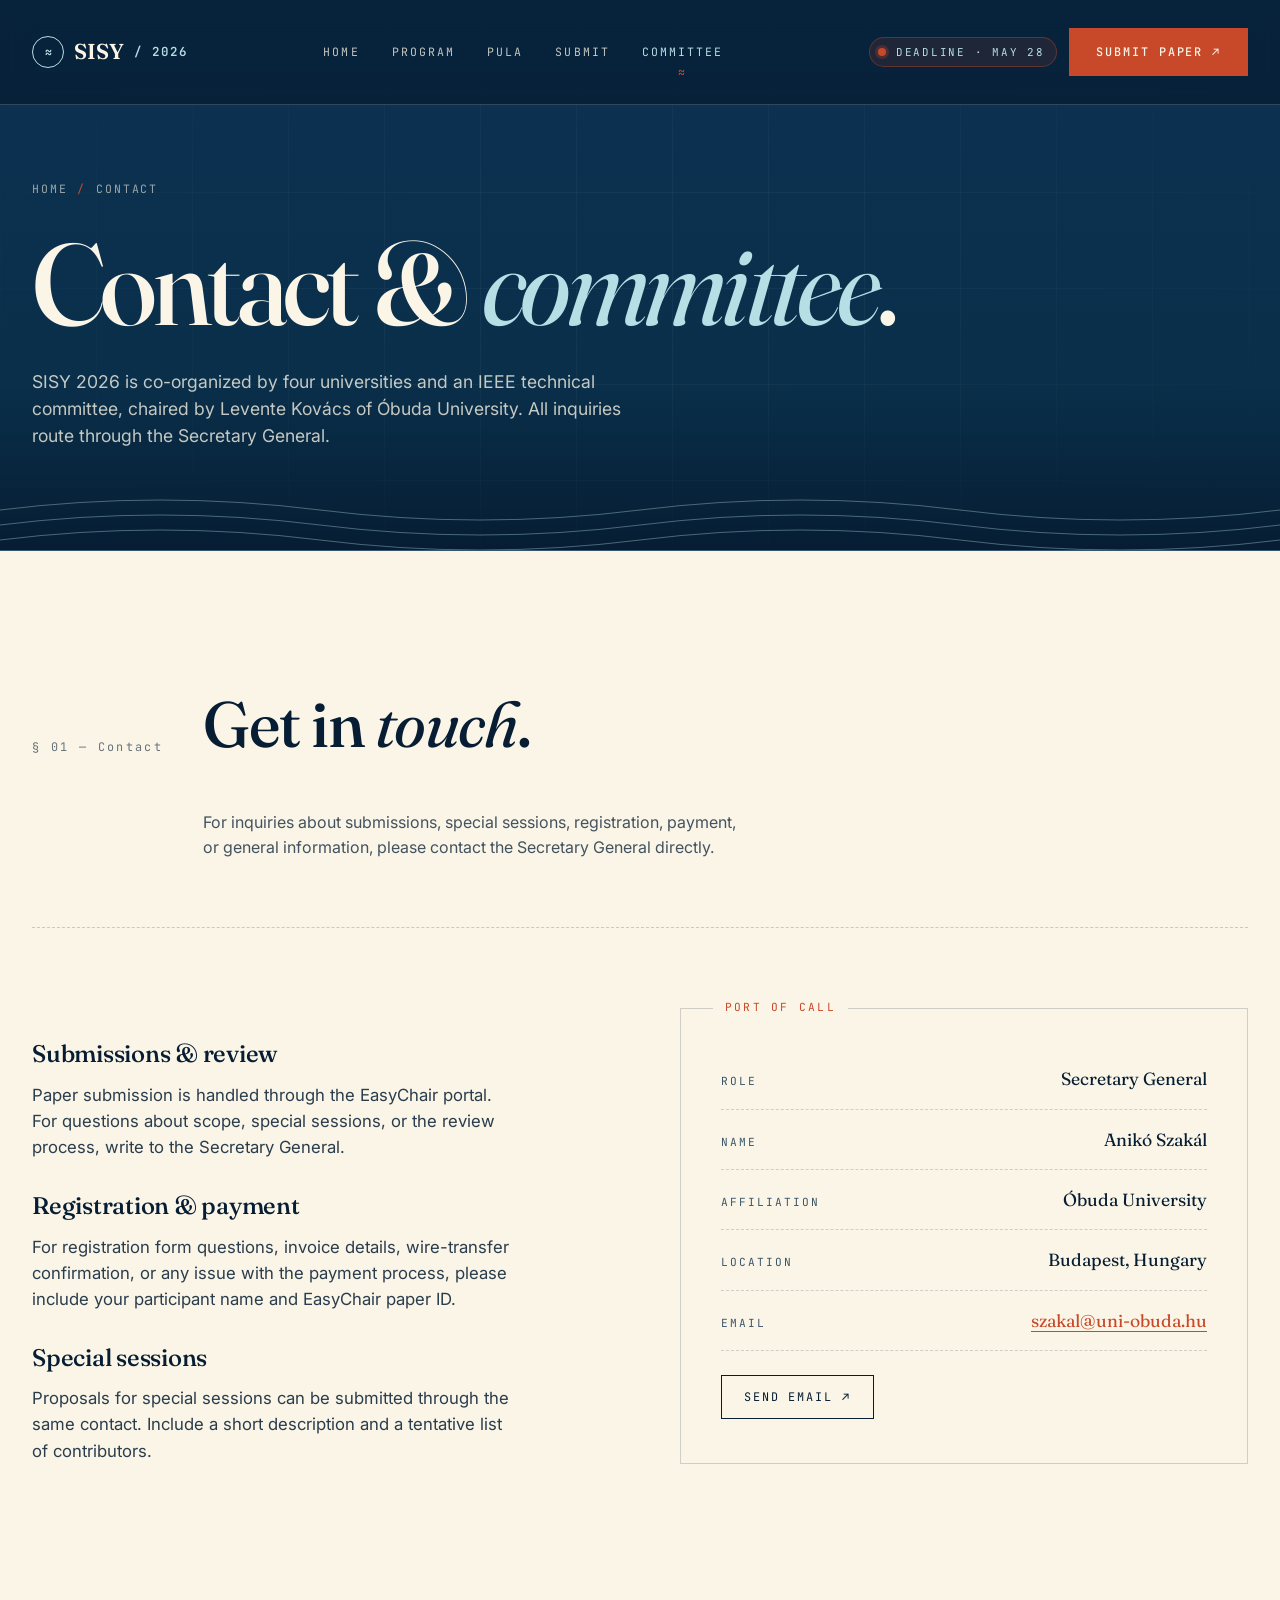
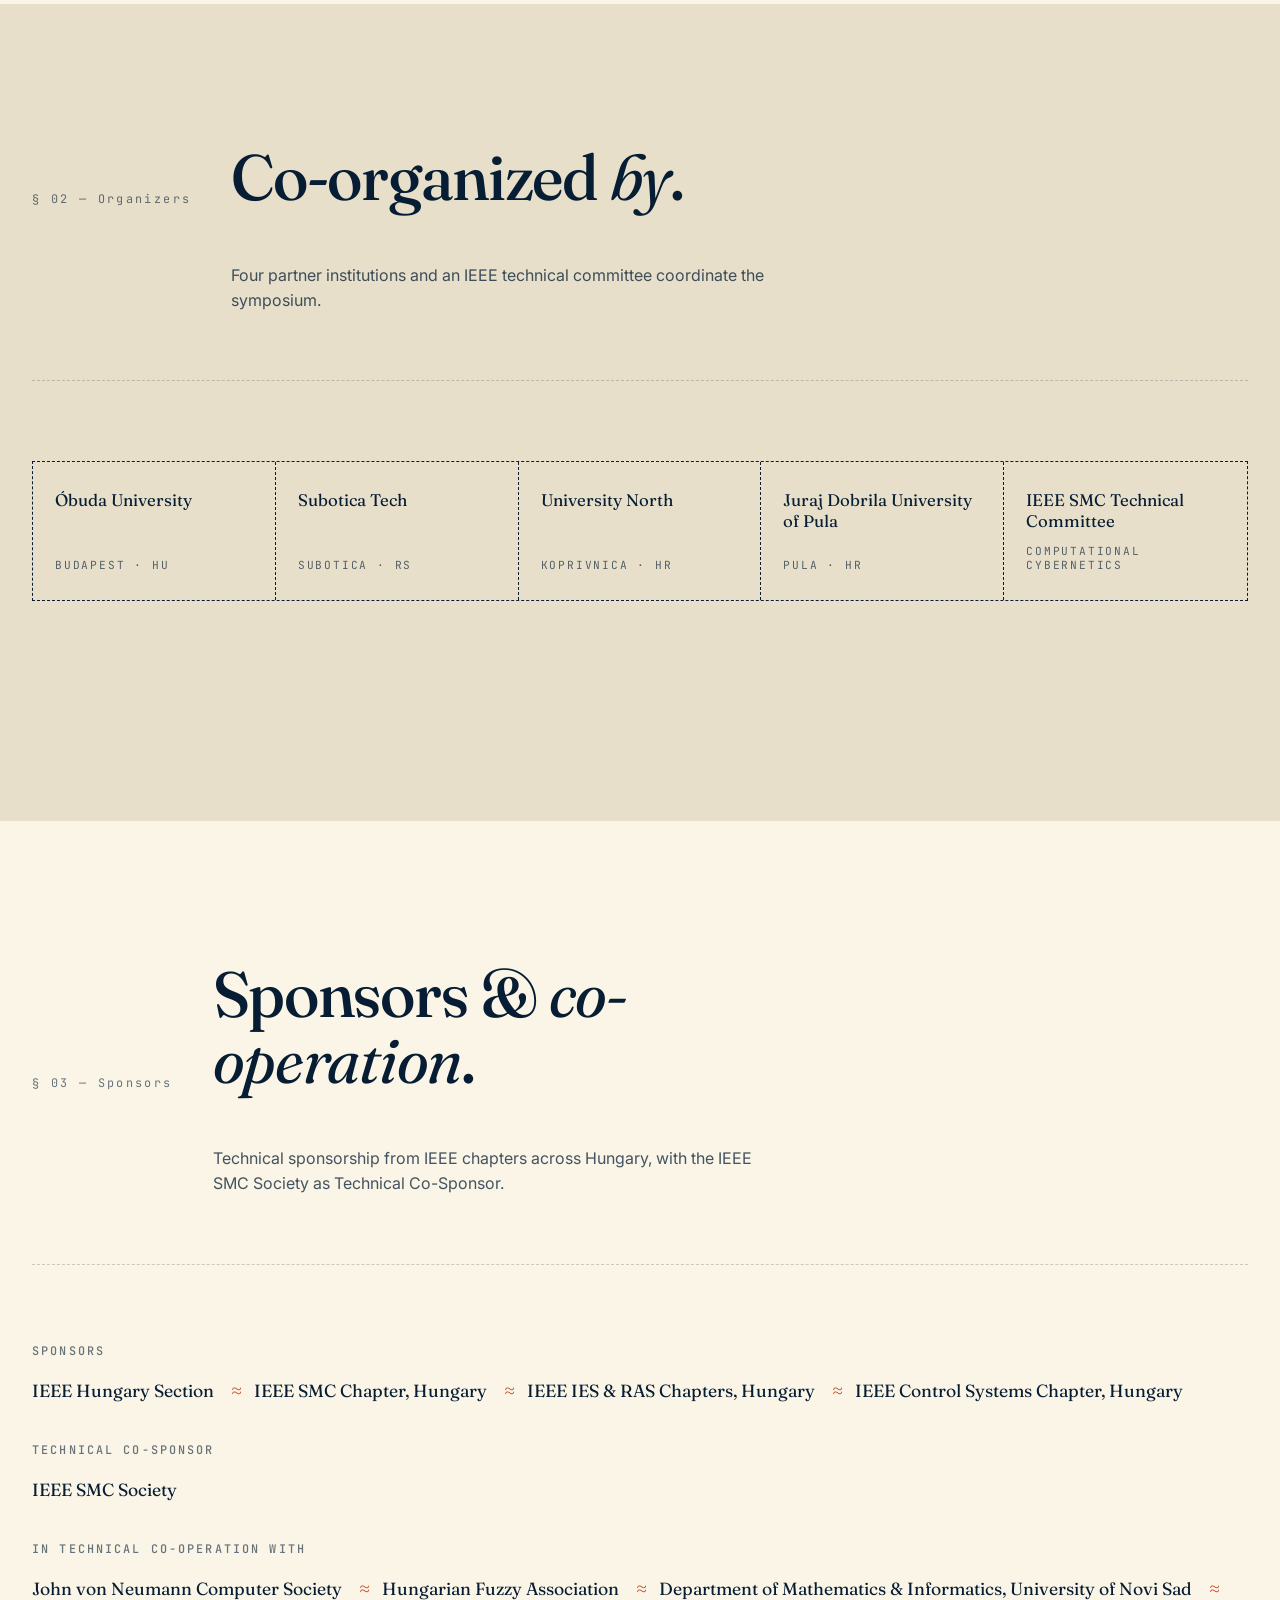
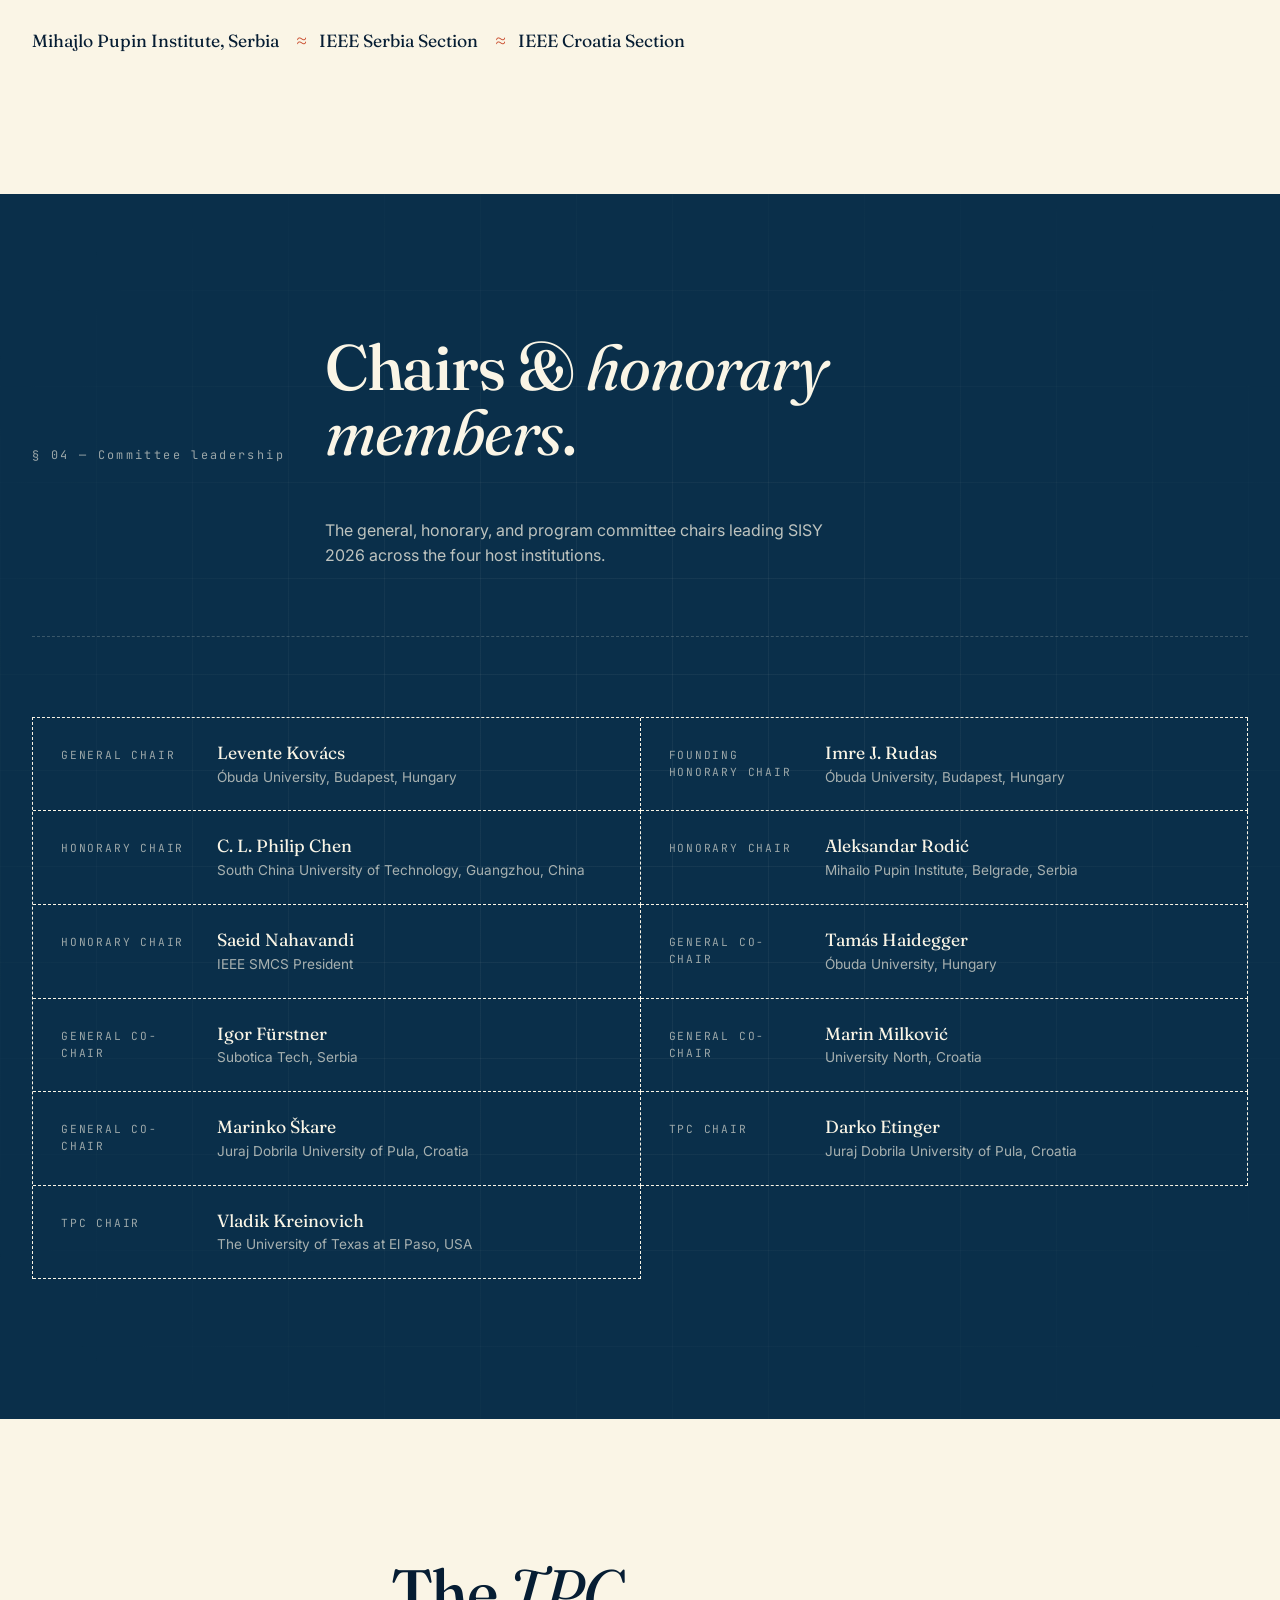
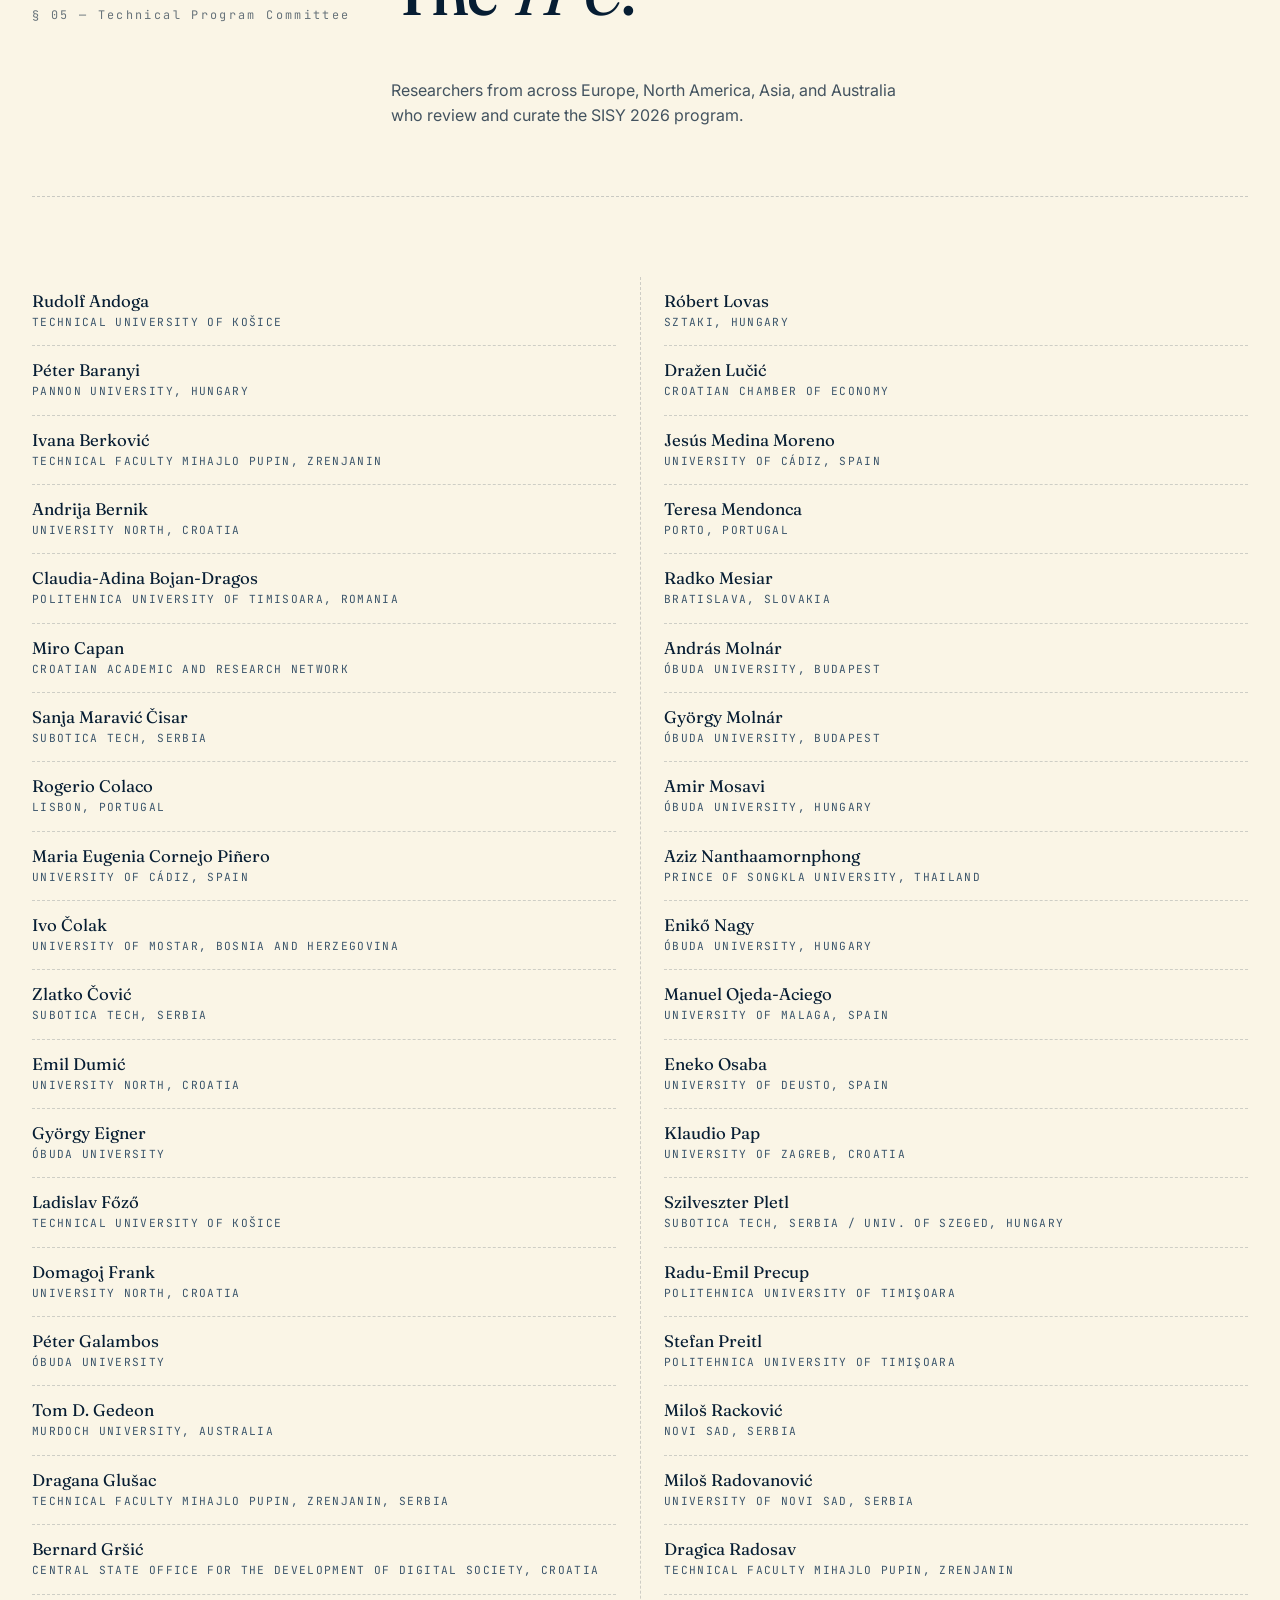
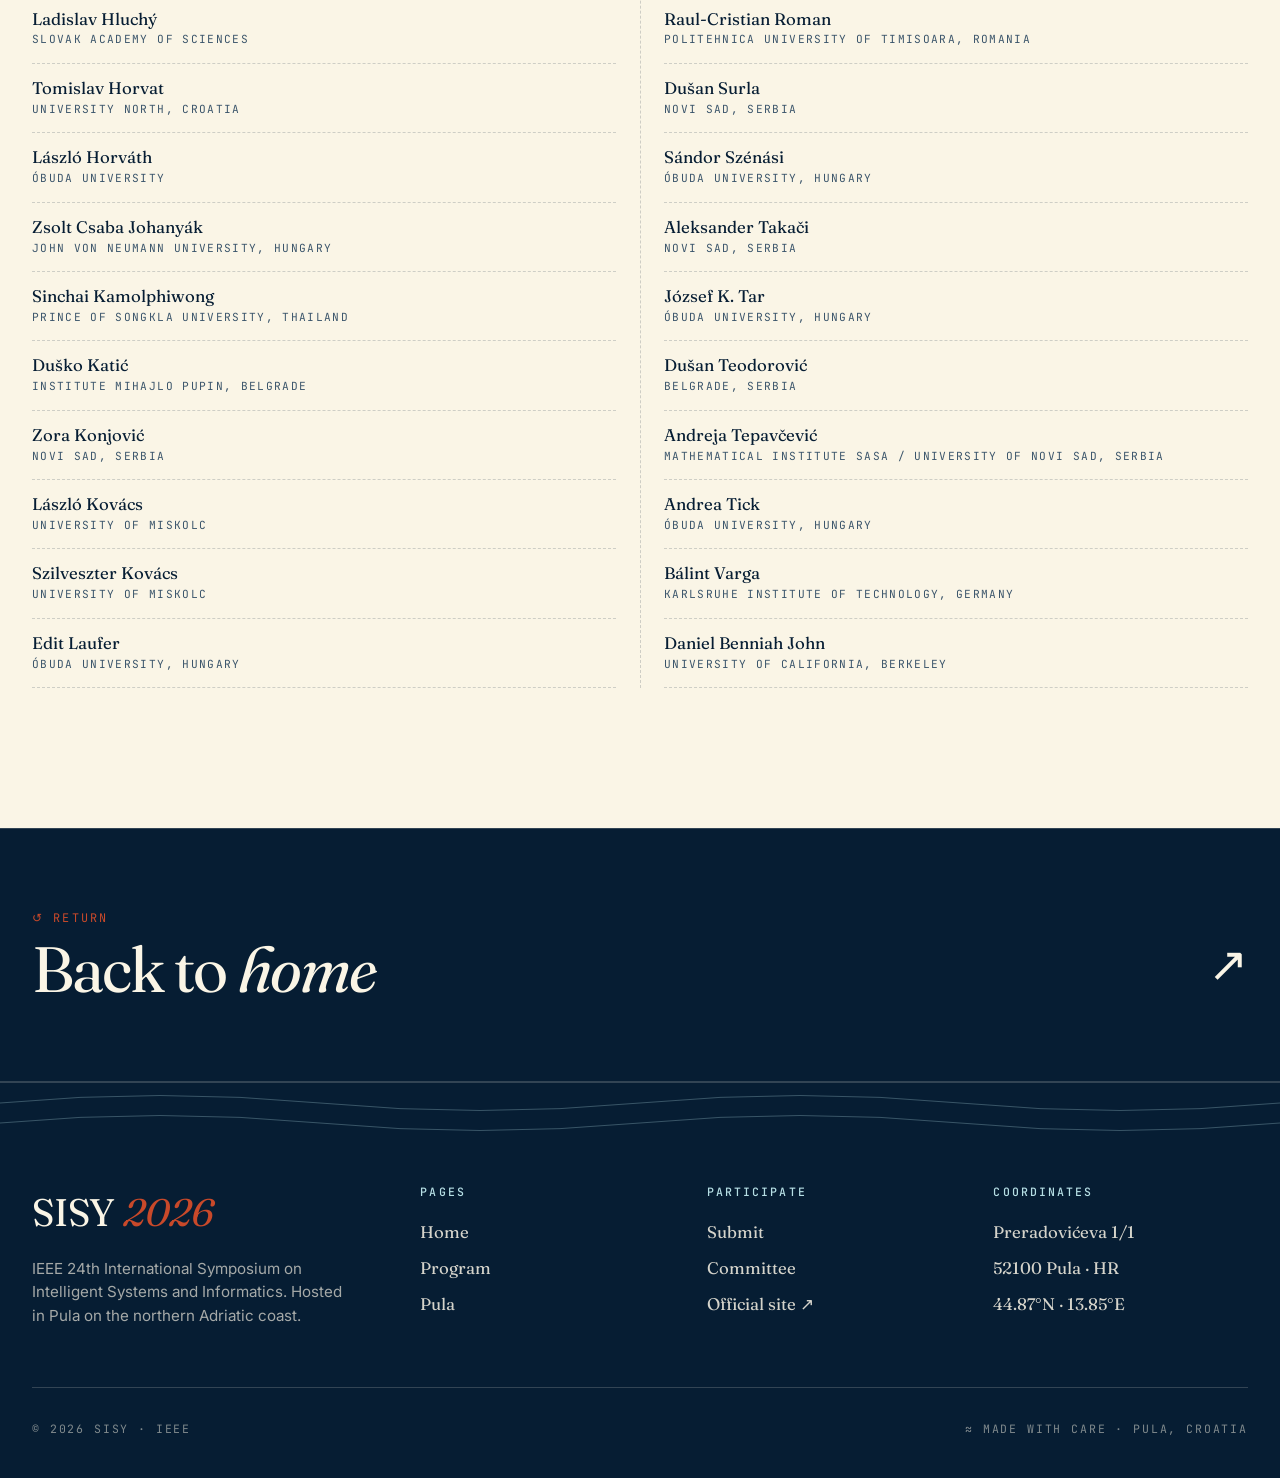
==== commit 606e2772: "Fix mobile nav: animated burger, correct dropdown placement - Replace "Menu" text with an animated h" ====
--- a/contact/index.html
+++ b/contact/index.html
@@ -22,7 +22,7 @@
 <header class="topbar" id="topbar">
   <div class="container topbar-inner">
     <a href="../" class="brand"><span class="sigil">≈</span> SISY <span class="year">/ 2026</span></a>
-    <nav class="nav-links">
+    <nav class="nav-links" id="primary-nav">
       <a href="../">Home</a>
       <a href="../program/">Program</a>
       <a href="../venue/">Pula</a>
@@ -32,7 +32,9 @@
     <div style="display:flex; gap:12px; align-items:center;">
       <span class="deadline-badge"><span class="dot"></span>Deadline · May 28</span>
       <a href="https://www.easychair.org/conferences/?conf=sisy2026" target="_blank" rel="noopener" class="btn cta">Submit Paper ↗</a>
-      <button class="menu-toggle" id="menuToggle">Menu</button>
+      <button class="menu-toggle" id="menuToggle" aria-label="Menu" aria-expanded="false" aria-controls="primary-nav">
+        <span class="bars" aria-hidden="true"></span>
+      </button>
     </div>
   </div>
 </header>
@@ -41,124 +43,190 @@
 
   <section class="page-head">
     <div class="container">
-      <div class="crumbs"><a href="../">Home</a><span class="sep">/</span><span>Committee</span></div>
-      <h1>Organizers &amp; <em>committee</em>.</h1>
-      <p class="lede">SISY 2026 is co-organized by four universities and an IEEE technical committee, with technical sponsorship from IEEE chapters across Hungary.</p>
-    </div>
-  </section>
-
-  <!-- HOSTS -->
+      <div class="crumbs"><a href="../">Home</a><span class="sep">/</span><span>Contact</span></div>
+      <h1>Contact &amp; <em>committee</em>.</h1>
+      <p class="lede">SISY 2026 is co-organized by four universities and an IEEE technical committee, chaired by Levente Kovács of Óbuda University. All inquiries route through the Secretary General.</p>
+    </div>
+  </section>
+
+  <!-- CONTACT (single point of contact) -->
   <section class="section paper">
     <div class="container">
       <div class="section-head">
-        <span class="section-num">§ 01 — Hosts</span>
-        <h2>Organized <em>by</em>.</h2>
+        <span class="section-num">§ 01 — Contact</span>
+        <h2>Get in <em>touch</em>.</h2>
+        <p class="lede">For inquiries about submissions, special sessions, registration, payment, or general information, please contact the Secretary General directly.</p>
+      </div>
+      <div class="contact-grid">
+        <div class="contact-text">
+          <div class="prose" style="color: var(--ink);">
+            <h3>Submissions &amp; review</h3>
+            <p>Paper submission is handled through the EasyChair portal. For questions about scope, special sessions, or the review process, write to the Secretary General.</p>
+            <h3>Registration &amp; payment</h3>
+            <p>For registration form questions, invoice details, wire-transfer confirmation, or any issue with the payment process, please include your participant name and EasyChair paper ID.</p>
+            <h3>Special sessions</h3>
+            <p>Proposals for special sessions can be submitted through the same contact. Include a short description and a tentative list of contributors.</p>
+          </div>
+        </div>
+        <div class="contact-card">
+          <div class="contact-row"><span class="k">Role</span><span class="v">Secretary General</span></div>
+          <div class="contact-row"><span class="k">Name</span><span class="v">Anikó Szakál</span></div>
+          <div class="contact-row"><span class="k">Affiliation</span><span class="v">Óbuda University</span></div>
+          <div class="contact-row"><span class="k">Location</span><span class="v">Budapest, Hungary</span></div>
+          <div class="contact-row"><span class="k">Email</span><span class="v"><a href="mailto:szakal@uni-obuda.hu" style="border-bottom:1px solid var(--rust); color:var(--rust);">szakal@uni-obuda.hu</a></span></div>
+          <a href="mailto:szakal@uni-obuda.hu" class="btn ink">Send email ↗</a>
+        </div>
+      </div>
+    </div>
+  </section>
+
+  <!-- ORGANIZERS -->
+  <section class="section sand">
+    <div class="container">
+      <div class="section-head">
+        <span class="section-num">§ 02 — Organizers</span>
+        <h2>Co-organized <em>by</em>.</h2>
         <p class="lede">Four partner institutions and an IEEE technical committee coordinate the symposium.</p>
       </div>
       <div class="register" style="color: var(--ink);">
         <div class="row">Óbuda University<span class="place">Budapest · HU</span></div>
         <div class="row">Subotica Tech<span class="place">Subotica · RS</span></div>
         <div class="row">University North<span class="place">Koprivnica · HR</span></div>
-        <div class="row">Juraj Dobrila University<span class="place">Pula · HR</span></div>
+        <div class="row">Juraj Dobrila University of Pula<span class="place">Pula · HR</span></div>
         <div class="row">IEEE SMC Technical Committee<span class="place">Computational Cybernetics</span></div>
       </div>
-      <div class="sponsors" style="color: var(--ink);">
-        <h4>Technical Sponsors</h4>
+    </div>
+  </section>
+
+  <!-- SPONSORS & CO-OPERATION -->
+  <section class="section paper">
+    <div class="container">
+      <div class="section-head">
+        <span class="section-num">§ 03 — Sponsors</span>
+        <h2>Sponsors &amp; <em>co-operation</em>.</h2>
+        <p class="lede">Technical sponsorship from IEEE chapters across Hungary, with the IEEE SMC Society as Technical Co-Sponsor.</p>
+      </div>
+      <div class="sponsors" style="color: var(--ink); margin-bottom: 40px;">
+        <h4>Sponsors</h4>
         <div class="sponsor-row">
           <span>IEEE Hungary Section</span>
-          <span>IEEE SMC Chapter, HU</span>
-          <span>IEEE IES &amp; RAS Chapters, HU</span>
-          <span>IEEE Control Systems Chapter, HU</span>
-        </div>
-      </div>
-    </div>
-  </section>
-
-  <!-- ORGANIZING COMMITTEE -->
+          <span>IEEE SMC Chapter, Hungary</span>
+          <span>IEEE IES &amp; RAS Chapters, Hungary</span>
+          <span>IEEE Control Systems Chapter, Hungary</span>
+        </div>
+      </div>
+      <div class="sponsors" style="color: var(--ink); margin-bottom: 40px;">
+        <h4>Technical Co-Sponsor</h4>
+        <div class="sponsor-row">
+          <span>IEEE SMC Society</span>
+        </div>
+      </div>
+      <div class="sponsors" style="color: var(--ink);">
+        <h4>In Technical Co-operation with</h4>
+        <div class="sponsor-row">
+          <span>John von Neumann Computer Society</span>
+          <span>Hungarian Fuzzy Association</span>
+          <span>Department of Mathematics &amp; Informatics, University of Novi Sad</span>
+          <span>Mihajlo Pupin Institute, Serbia</span>
+          <span>IEEE Serbia Section</span>
+          <span>IEEE Croatia Section</span>
+        </div>
+      </div>
+    </div>
+  </section>
+
+  <!-- COMMITTEE LEADERSHIP -->
   <section class="section deep">
     <div class="container">
       <div class="section-head">
-        <span class="section-num">§ 02 — Organizing committee</span>
-        <h2>The <em>team</em>.</h2>
-        <p class="lede">The organizing committee handles scientific and logistical coordination across the four partner institutions.</p>
+        <span class="section-num">§ 04 — Committee leadership</span>
+        <h2>Chairs &amp; <em>honorary members</em>.</h2>
+        <p class="lede">The general, honorary, and program committee chairs leading SISY 2026 across the four host institutions.</p>
       </div>
       <div class="committee">
-        <div class="person"><span class="role">General Chair</span><span class="name">Levente Kovács<span>Óbuda University, Budapest</span></span></div>
-        <div class="person"><span class="role">General Co-Chair</span><span class="name">Mario Žagar<span>Juraj Dobrila University of Pula</span></span></div>
-        <div class="person"><span class="role">Program Chair</span><span class="name">György Eigner<span>Óbuda University, Budapest</span></span></div>
-        <div class="person"><span class="role">Program Co-Chair</span><span class="name">Igor Fürstner<span>Subotica Tech</span></span></div>
-        <div class="person"><span class="role">Local Chair</span><span class="name">Dean Sinković<span>Juraj Dobrila University of Pula</span></span></div>
-        <div class="person"><span class="role">Publication Chair</span><span class="name">Anikó Szakál<span>Óbuda University, Budapest</span></span></div>
-        <div class="person"><span class="role">Finance Chair</span><span class="name">Krisztián Györök<span>Óbuda University, Budapest</span></span></div>
-        <div class="person"><span class="role">Web &amp; Communications</span><span class="name">SISY Secretariat<span>Pula &amp; Budapest</span></span></div>
-      </div>
-      <p class="photo-caption" style="margin-top: 24px; color: rgba(250,245,230,0.6);">Note: Committee names will be confirmed and published in early 2026. Roles above reflect typical SISY organization.</p>
-    </div>
-  </section>
-
-  <!-- TRACK CHAIRS -->
+        <div class="person"><span class="role">General Chair</span><span class="name">Levente Kovács<span>Óbuda University, Budapest, Hungary</span></span></div>
+        <div class="person"><span class="role">Founding Honorary Chair</span><span class="name">Imre J. Rudas<span>Óbuda University, Budapest, Hungary</span></span></div>
+        <div class="person"><span class="role">Honorary Chair</span><span class="name">C. L. Philip Chen<span>South China University of Technology, Guangzhou, China</span></span></div>
+        <div class="person"><span class="role">Honorary Chair</span><span class="name">Aleksandar Rodić<span>Mihailo Pupin Institute, Belgrade, Serbia</span></span></div>
+        <div class="person"><span class="role">Honorary Chair</span><span class="name">Saeid Nahavandi<span>IEEE SMCS President</span></span></div>
+        <div class="person"><span class="role">General Co-Chair</span><span class="name">Tamás Haidegger<span>Óbuda University, Hungary</span></span></div>
+        <div class="person"><span class="role">General Co-Chair</span><span class="name">Igor Fürstner<span>Subotica Tech, Serbia</span></span></div>
+        <div class="person"><span class="role">General Co-Chair</span><span class="name">Marin Milković<span>University North, Croatia</span></span></div>
+        <div class="person"><span class="role">General Co-Chair</span><span class="name">Marinko Škare<span>Juraj Dobrila University of Pula, Croatia</span></span></div>
+        <div class="person"><span class="role">TPC Chair</span><span class="name">Darko Etinger<span>Juraj Dobrila University of Pula, Croatia</span></span></div>
+        <div class="person"><span class="role">TPC Chair</span><span class="name">Vladik Kreinovich<span>The University of Texas at El Paso, USA</span></span></div>
+      </div>
+    </div>
+  </section>
+
+  <!-- TECHNICAL PROGRAM COMMITTEE -->
   <section class="section paper">
     <div class="container">
       <div class="section-head">
-        <span class="section-num">§ 03 — Track chairs</span>
-        <h2>Curators of the <em>tracks</em>.</h2>
-      </div>
-      <div class="committee">
-        <div class="person"><span class="role">Computational Intelligence</span><span class="name">Amir Mosavi<span>Óbuda University, Budapest</span></span></div>
-        <div class="person"><span class="role">Intelligent Robotics</span><span class="name">Enikő Nagy<span>Óbuda University, Budapest</span></span></div>
-        <div class="person"><span class="role">Intelligent Mechatronics</span><span class="name">Radu-Emil Precup<span>Politehnica University of Timișoara</span></span></div>
-        <div class="person"><span class="role">Intelligent Manufacturing</span><span class="name">László Horváth<span>Óbuda University, Budapest</span></span></div>
-        <div class="person"><span class="role">Informatics</span><span class="name">György Eigner<span>Óbuda University, Budapest</span></span></div>
-        <div class="person"><span class="role">Applied Mathematics</span><span class="name">Tibor Poganj<span>University of Rijeka</span></span></div>
-      </div>
-    </div>
-  </section>
-
-  <!-- STEERING COMMITTEE -->
-  <section class="section sand">
-    <div class="container">
-      <div class="section-head">
-        <span class="section-num">§ 04 — Steering committee</span>
-        <h2>Long-term <em>stewardship</em>.</h2>
-        <p class="lede">The steering committee ensures continuity of the SISY symposium series across editions and partner institutions.</p>
-      </div>
-      <div class="committee">
-        <div class="person"><span class="role">Founding Chair</span><span class="name">Imre J. Rudas<span>Óbuda University, Budapest</span></span></div>
-        <div class="person"><span class="role">Steering · HU</span><span class="name">Levente Kovács<span>Óbuda University, Budapest</span></span></div>
-        <div class="person"><span class="role">Steering · RS</span><span class="name">Igor Fürstner<span>Subotica Tech</span></span></div>
-        <div class="person"><span class="role">Steering · HR</span><span class="name">Mario Žagar<span>Juraj Dobrila University of Pula</span></span></div>
-      </div>
-    </div>
-  </section>
-
-  <!-- CONTACT -->
-  <section class="section deep">
-    <div class="container">
-      <div class="section-head">
-        <span class="section-num">§ 05 — Contact</span>
-        <h2>Get in <em>touch</em>.</h2>
-        <p class="lede">For inquiries about submissions, special sessions, registration, or general information, reach the organizing committee through the channels below.</p>
-      </div>
-      <div class="contact-grid">
-        <div class="contact-text">
-          <div class="prose">
-            <h3 style="color: var(--paper);">General inquiries</h3>
-            <p>Use the official conference website for the most current information and the submission portal.</p>
-            <h3 style="color: var(--paper);">Press &amp; sponsorship</h3>
-            <p>Sponsorship and partnership inquiries are welcome — please reach out via the official site and the request will be routed to the appropriate chair.</p>
-            <h3 style="color: var(--paper);">Special sessions</h3>
-            <p>Proposals for special sessions are accepted until April 30, 2026. A short description (1 page) and a tentative list of contributors should be included.</p>
-          </div>
-        </div>
-        <div class="contact-card">
-          <div class="contact-row"><span class="k">Conference</span><span class="v">SISY 2026</span></div>
-          <div class="contact-row"><span class="k">Dates</span><span class="v">Sep 23–25, 2026</span></div>
-          <div class="contact-row"><span class="k">Location</span><span class="v">Pula, Croatia</span></div>
-          <div class="contact-row"><span class="k">Host</span><span class="v">JD University of Pula</span></div>
-          <div class="contact-row"><span class="k">Address</span><span class="v">Preradovićeva 1/1</span></div>
-          <a href="https://conf.uni-obuda.hu/sisy2026/" target="_blank" rel="noopener" class="btn ink">Official Website ↗</a>
-        </div>
-      </div>
+        <span class="section-num">§ 05 — Technical Program Committee</span>
+        <h2>The <em>TPC</em>.</h2>
+        <p class="lede">Researchers from across Europe, North America, Asia, and Australia who review and curate the SISY 2026 program.</p>
+      </div>
+      <ul class="tpc-list">
+        <li><span class="n">Rudolf Andoga</span><span class="a">Technical University of Košice</span></li>
+        <li><span class="n">Péter Baranyi</span><span class="a">Pannon University, Hungary</span></li>
+        <li><span class="n">Ivana Berković</span><span class="a">Technical Faculty Mihajlo Pupin, Zrenjanin</span></li>
+        <li><span class="n">Andrija Bernik</span><span class="a">University North, Croatia</span></li>
+        <li><span class="n">Claudia-Adina Bojan-Dragos</span><span class="a">Politehnica University of Timisoara, Romania</span></li>
+        <li><span class="n">Miro Capan</span><span class="a">Croatian Academic and Research Network</span></li>
+        <li><span class="n">Sanja Maravić Čisar</span><span class="a">Subotica Tech, Serbia</span></li>
+        <li><span class="n">Rogerio Colaco</span><span class="a">Lisbon, Portugal</span></li>
+        <li><span class="n">Maria Eugenia Cornejo Piñero</span><span class="a">University of Cádiz, Spain</span></li>
+        <li><span class="n">Ivo Čolak</span><span class="a">University of Mostar, Bosnia and Herzegovina</span></li>
+        <li><span class="n">Zlatko Čović</span><span class="a">Subotica Tech, Serbia</span></li>
+        <li><span class="n">Emil Dumić</span><span class="a">University North, Croatia</span></li>
+        <li><span class="n">György Eigner</span><span class="a">Óbuda University</span></li>
+        <li><span class="n">Ladislav Főző</span><span class="a">Technical University of Košice</span></li>
+        <li><span class="n">Domagoj Frank</span><span class="a">University North, Croatia</span></li>
+        <li><span class="n">Péter Galambos</span><span class="a">Óbuda University</span></li>
+        <li><span class="n">Tom D. Gedeon</span><span class="a">Murdoch University, Australia</span></li>
+        <li><span class="n">Dragana Glušac</span><span class="a">Technical Faculty Mihajlo Pupin, Zrenjanin, Serbia</span></li>
+        <li><span class="n">Bernard Gršić</span><span class="a">Central State Office for the Development of Digital Society, Croatia</span></li>
+        <li><span class="n">Ladislav Hluchý</span><span class="a">Slovak Academy of Sciences</span></li>
+        <li><span class="n">Tomislav Horvat</span><span class="a">University North, Croatia</span></li>
+        <li><span class="n">László Horváth</span><span class="a">Óbuda University</span></li>
+        <li><span class="n">Zsolt Csaba Johanyák</span><span class="a">John von Neumann University, Hungary</span></li>
+        <li><span class="n">Sinchai Kamolphiwong</span><span class="a">Prince of Songkla University, Thailand</span></li>
+        <li><span class="n">Duško Katić</span><span class="a">Institute Mihajlo Pupin, Belgrade</span></li>
+        <li><span class="n">Zora Konjović</span><span class="a">Novi Sad, Serbia</span></li>
+        <li><span class="n">László Kovács</span><span class="a">University of Miskolc</span></li>
+        <li><span class="n">Szilveszter Kovács</span><span class="a">University of Miskolc</span></li>
+        <li><span class="n">Edit Laufer</span><span class="a">Óbuda University, Hungary</span></li>
+        <li><span class="n">Róbert Lovas</span><span class="a">SZTAKI, Hungary</span></li>
+        <li><span class="n">Dražen Lučić</span><span class="a">Croatian Chamber of Economy</span></li>
+        <li><span class="n">Jesús Medina Moreno</span><span class="a">University of Cádiz, Spain</span></li>
+        <li><span class="n">Teresa Mendonca</span><span class="a">Porto, Portugal</span></li>
+        <li><span class="n">Radko Mesiar</span><span class="a">Bratislava, Slovakia</span></li>
+        <li><span class="n">András Molnár</span><span class="a">Óbuda University, Budapest</span></li>
+        <li><span class="n">György Molnár</span><span class="a">Óbuda University, Budapest</span></li>
+        <li><span class="n">Amir Mosavi</span><span class="a">Óbuda University, Hungary</span></li>
+        <li><span class="n">Aziz Nanthaamornphong</span><span class="a">Prince of Songkla University, Thailand</span></li>
+        <li><span class="n">Enikő Nagy</span><span class="a">Óbuda University, Hungary</span></li>
+        <li><span class="n">Manuel Ojeda-Aciego</span><span class="a">University of Malaga, Spain</span></li>
+        <li><span class="n">Eneko Osaba</span><span class="a">University of Deusto, Spain</span></li>
+        <li><span class="n">Klaudio Pap</span><span class="a">University of Zagreb, Croatia</span></li>
+        <li><span class="n">Szilveszter Pletl</span><span class="a">Subotica Tech, Serbia / Univ. of Szeged, Hungary</span></li>
+        <li><span class="n">Radu-Emil Precup</span><span class="a">Politehnica University of Timişoara</span></li>
+        <li><span class="n">Stefan Preitl</span><span class="a">Politehnica University of Timişoara</span></li>
+        <li><span class="n">Miloš Racković</span><span class="a">Novi Sad, Serbia</span></li>
+        <li><span class="n">Miloš Radovanović</span><span class="a">University of Novi Sad, Serbia</span></li>
+        <li><span class="n">Dragica Radosav</span><span class="a">Technical Faculty Mihajlo Pupin, Zrenjanin</span></li>
+        <li><span class="n">Raul-Cristian Roman</span><span class="a">Politehnica University of Timisoara, Romania</span></li>
+        <li><span class="n">Dušan Surla</span><span class="a">Novi Sad, Serbia</span></li>
+        <li><span class="n">Sándor Szénási</span><span class="a">Óbuda University, Hungary</span></li>
+        <li><span class="n">Aleksander Takači</span><span class="a">Novi Sad, Serbia</span></li>
+        <li><span class="n">József K. Tar</span><span class="a">Óbuda University, Hungary</span></li>
+        <li><span class="n">Dušan Teodorović</span><span class="a">Belgrade, Serbia</span></li>
+        <li><span class="n">Andreja Tepavčević</span><span class="a">Mathematical Institute SASA / University of Novi Sad, Serbia</span></li>
+        <li><span class="n">Andrea Tick</span><span class="a">Óbuda University, Hungary</span></li>
+        <li><span class="n">Bálint Varga</span><span class="a">Karlsruhe Institute of Technology, Germany</span></li>
+        <li><span class="n">Daniel Benniah John</span><span class="a">University of California, Berkeley</span></li>
+      </ul>
     </div>
   </section>
 
--- a/styles.css
+++ b/styles.css
@@ -41,6 +41,7 @@
 }
 
 .container { max-width: var(--max); margin: 0 auto; padding: 0 32px; }
+@media (max-width: 520px) { .container { padding: 0 18px; } }
 
 /* ===== Typography ===== */
 h1, h2, h3, h4 { margin: 0; line-height: 1.02; letter-spacing: -0.02em; }
@@ -90,7 +91,7 @@
   grid-template-columns: auto 1fr auto;
   align-items: center;
   gap: 32px;
-  height: 72px;
+  height: 104px;
 }
 .brand {
   display: inline-flex;
@@ -307,17 +308,44 @@
   .cd-unit { padding: 0 18px; }
   .cd-num { font-size: 2.6rem; }
 }
+@media (max-width: 480px) {
+  .countdown { grid-template-columns: repeat(2, 1fr); justify-content: stretch; gap: 12px 0; }
+  .cd-unit { padding: 10px 8px; border-right: 0; border-bottom: 1px solid rgba(250,245,230,0.18); }
+  .cd-unit:nth-child(odd) { border-right: 1px solid rgba(250,245,230,0.18); }
+  .cd-unit:nth-last-child(-n+2) { border-bottom: 0; }
+  .cd-num { font-size: 2.2rem; }
+}
 
 .menu-toggle {
   display: none;
   background: none; border: 0;
   cursor: pointer;
+  padding: 0;
+  width: 44px;
+  height: 44px;
+  align-items: center;
+  justify-content: flex-end;
   color: var(--paper);
-  font-family: 'JetBrains Mono', monospace;
-  font-size: 0.78rem;
-  letter-spacing: 0.14em;
-  text-transform: uppercase;
-}
+  margin-left: 8px;
+  margin-right: 6px;
+}
+.menu-toggle .bars,
+.menu-toggle .bars::before,
+.menu-toggle .bars::after {
+  content: "";
+  display: block;
+  width: 24px;
+  height: 2px;
+  background: currentColor;
+  border-radius: 2px;
+  transition: transform .25s ease, opacity .2s ease;
+}
+.menu-toggle .bars { position: relative; }
+.menu-toggle .bars::before { position: absolute; left: 0; top: -7px; }
+.menu-toggle .bars::after  { position: absolute; left: 0; top: 7px; }
+.topbar.open .menu-toggle .bars { background: transparent; }
+.topbar.open .menu-toggle .bars::before { transform: translateY(7px) rotate(45deg); }
+.topbar.open .menu-toggle .bars::after  { transform: translateY(-7px) rotate(-45deg); }
 
 /* ===== Hero — seascape ===== */
 .hero {
@@ -333,6 +361,105 @@
   z-index: 0;
 }
 .hero-seascape svg { width: 100%; height: 100%; display: block; }
+.hero-bg {
+  width: 100%;
+  height: 100%;
+  object-fit: cover;
+  object-position: center;
+  display: block;
+}
+.hero-bg-overlay {
+  position: absolute;
+  inset: 0;
+  background:
+    linear-gradient(180deg,
+      rgba(6, 29, 51, 0.55) 0%,
+      rgba(6, 29, 51, 0.35) 40%,
+      rgba(6, 29, 51, 0.75) 100%
+    ),
+    linear-gradient(90deg,
+      rgba(6, 29, 51, 0.45) 0%,
+      rgba(6, 29, 51, 0.1) 50%,
+      rgba(6, 29, 51, 0.0) 100%
+    );
+  pointer-events: none;
+}
+
+/* Hero SVG animations */
+#hero-sun-group {
+  transform-box: fill-box;
+  transform-origin: center;
+  will-change: transform, opacity;
+  animation: sunRise 1.8s cubic-bezier(0.16, 0.84, 0.32, 1) both;
+}
+#hero-reflections {
+  animation: reflRise 1.6s cubic-bezier(0.16, 0.84, 0.32, 1) 0.5s both;
+}
+#hero-waves {
+  animation: waveRise 1.4s cubic-bezier(0.16, 0.84, 0.32, 1) 0.7s both;
+}
+@keyframes sunRise {
+  0%   { transform: translate(40px, 320px) scale(0.45); opacity: 0; }
+  60%  { opacity: 1; }
+  100% { transform: translate(0, 0) scale(1); opacity: 1; }
+}
+@keyframes reflRise {
+  0%   { transform: translateY(60px); opacity: 0; }
+  100% { transform: translateY(0);    opacity: 0.6; }
+}
+@keyframes waveRise {
+  0%   { transform: translateY(30px); opacity: 0; }
+  100% { transform: translateY(0);    opacity: 1; }
+}
+.hero-rising-done #hero-sun-group { animation: none; }
+.hero-rising-done #hero-reflections { animation: none; }
+.hero-rising-done #hero-waves { animation: none; }
+#hero-sun-glow {
+  transform-box: fill-box;
+  transform-origin: center;
+  animation: sunBreathe 7s ease-in-out infinite;
+}
+#hero-sun-core {
+  transform-box: fill-box;
+  transform-origin: center;
+  animation: sunCorePulse 5s ease-in-out infinite;
+}
+@keyframes sunBreathe {
+  0%, 100% { transform: scale(1); opacity: 1; }
+  50%      { transform: scale(1.08); opacity: 0.92; }
+}
+@keyframes sunCorePulse {
+  0%, 100% { transform: scale(1); fill-opacity: 0.9; }
+  50%      { transform: scale(1.04); fill-opacity: 1; }
+}
+
+.hero-refl {
+  transform-box: fill-box;
+  transform-origin: center;
+  animation: reflShimmer 4.2s ease-in-out infinite;
+}
+.hero-refl.r1 { animation-duration: 4.2s; animation-delay: 0s; }
+.hero-refl.r2 { animation-duration: 5.0s; animation-delay: 0.3s; }
+.hero-refl.r3 { animation-duration: 4.6s; animation-delay: 0.8s; }
+.hero-refl.r4 { animation-duration: 5.4s; animation-delay: 0.5s; }
+.hero-refl.r5 { animation-duration: 4.8s; animation-delay: 1.1s; }
+@keyframes reflShimmer {
+  0%, 100% { transform: scaleX(1);    opacity: 1; }
+  50%      { transform: scaleX(0.78); opacity: 0.65; }
+}
+
+.hero-wave {
+  animation: waveDrift 9s ease-in-out infinite;
+}
+.hero-wave.w1 { animation-duration: 9s;  animation-delay: 0s; }
+.hero-wave.w2 { animation-duration: 11s; animation-delay: 0.6s; }
+.hero-wave.w3 { animation-duration: 8s;  animation-delay: 1.2s; }
+.hero-wave.w4 { animation-duration: 10s; animation-delay: 0.4s; }
+.hero-wave.w5 { animation-duration: 12s; animation-delay: 1.8s; }
+@keyframes waveDrift {
+  0%, 100% { transform: translateX(0)    translateY(0); }
+  50%      { transform: translateX(-30px) translateY(-3px); }
+}
 
 .hero-inner {
   position: relative;
@@ -352,28 +479,47 @@
 }
 .hero-eyebrow .bar { width: 56px; height: 1px; background: var(--foam); }
 
+.hero-eyebrow-sisy {
+  display: block;
+  font-family: 'JetBrains Mono', monospace;
+  font-size: clamp(0.9rem, 1.6vw, 1.3rem);
+  letter-spacing: 0.32em;
+  text-transform: uppercase;
+  color: #fff;
+  margin-bottom: 18px;
+}
 .hero-title {
   font-family: 'Fraunces', serif;
   font-weight: 500;
-  font-size: clamp(3.4rem, 11vw, 11rem);
+  font-size: clamp(2.6rem, 11vw, 11rem);
   line-height: 0.88;
   letter-spacing: -0.045em;
+  word-break: break-word;
+  color: #fff;
 }
 .hero-title .row { display: block; }
 .hero-title .row.indent { padding-left: clamp(60px, 12vw, 220px); }
-.hero-title em { color: var(--foam); font-weight: 400; }
+.hero-title em { color: #fff; font-weight: 400; }
 .hero-title .num {
   display: inline-block;
   font-family: 'JetBrains Mono', monospace;
   font-size: 0.16em;
   vertical-align: super;
-  color: rgba(250,245,230,0.55);
+  color: rgba(255,255,255,0.7);
   margin-left: 12px;
   letter-spacing: 0.05em;
 }
+.hero-dates {
+  font-family: 'JetBrains Mono', monospace;
+  font-size: clamp(1rem, 1.8vw, 1.4rem);
+  letter-spacing: 0.18em;
+  text-transform: uppercase;
+  color: #fff;
+  margin-top: 28px;
+}
 
 .hero-foot {
-  margin-top: 64px;
+  margin-top: clamp(120px, 18vh, 220px);
   padding-top: 28px;
   border-top: 1px solid var(--rule);
   display: grid;
@@ -383,7 +529,7 @@
 }
 .hero-lede {
   max-width: 540px;
-  color: rgba(250,245,230,0.78);
+  color: #fff;
   font-size: 1.05rem;
 }
 .hero-meta { display: grid; gap: 8px; }
@@ -396,20 +542,69 @@
   letter-spacing: 0.16em;
   text-transform: uppercase;
 }
-.hero-meta .row .k { color: rgba(250,245,230,0.55); }
-.hero-meta .row .v { color: var(--foam); }
-
-/* Compass top-right */
-.compass {
-  position: absolute;
-  top: 110px;
-  right: 32px;
-  width: 130px;
-  height: 130px;
-  z-index: 3;
-}
-.compass svg { width: 100%; height: 100%; }
-@media (max-width: 880px) { .compass { display: none; } }
+.hero-meta .row .k { color: rgba(255,255,255,0.7); }
+.hero-meta .row .v { color: #fff; }
+
+/* IEEE logo (navbar) */
+.ieee-mark {
+  display: inline-flex;
+  align-items: center;
+  justify-content: center;
+  transition: transform .2s, filter .2s;
+}
+.ieee-mark img { height: 90px; width: auto; display: block; filter: brightness(1.25); }
+.ieee-mark:hover {
+  transform: translateY(-1px);
+}
+.ieee-mark:hover img { filter: brightness(1.5); }
+@media (max-width: 720px) { .ieee-mark img { height: 48px; } }
+
+/* IEEE stamp in the hero */
+.hero-ieee-stamp {
+  display: flex;
+  align-items: center;
+  gap: 22px;
+  margin: 0 0 40px auto;
+  padding: 12px 22px 12px 16px;
+  background: rgba(6, 29, 51, 0.45);
+  border: 1px solid var(--rule);
+  border-radius: 2px;
+  backdrop-filter: blur(6px);
+  width: fit-content;
+}
+.hero-ieee {
+  display: inline-flex;
+  align-items: center;
+  justify-content: center;
+  flex-shrink: 0;
+}
+.hero-ieee img { height: 72px; width: auto; display: block; filter: brightness(1.25); }
+.hero-ieee-text {
+  display: flex;
+  flex-direction: column;
+  gap: 6px;
+  line-height: 1;
+}
+.hero-ieee-text .kicker {
+  font-family: 'JetBrains Mono', monospace;
+  font-size: 1rem;
+  letter-spacing: 0.24em;
+  text-transform: uppercase;
+  color: #fff;
+}
+.hero-ieee-text .edition {
+  font-family: 'JetBrains Mono', monospace;
+  font-size: 1.18rem;
+  letter-spacing: 0.18em;
+  text-transform: uppercase;
+  color: #fff;
+}
+@media (max-width: 720px) {
+  .hero-ieee-stamp { gap: 14px; margin: 0 0 28px 0; padding: 8px 14px 8px 10px; width: 100%; }
+  .hero-ieee img { height: 32px; }
+  .hero-ieee-text .kicker { font-size: 0.7rem; }
+  .hero-ieee-text .edition { font-size: 0.82rem; letter-spacing: 0.14em; }
+}
 
 /* Latitude marker on left side */
 .lat-marker {
@@ -1136,6 +1331,56 @@
   gap: 16px;
 }
 
+/* ===== Venue + map ===== */
+.venue-grid {
+  display: grid;
+  grid-template-columns: 1fr 1.4fr;
+  gap: 48px;
+  align-items: stretch;
+}
+.venue-info {
+  display: flex;
+  flex-direction: column;
+  gap: 22px;
+}
+.venue-row {
+  display: flex;
+  flex-direction: column;
+  gap: 6px;
+  font-family: 'JetBrains Mono', monospace;
+  padding-bottom: 18px;
+  border-bottom: 1px solid var(--rule);
+}
+.venue-row .k {
+  font-size: 0.72rem;
+  letter-spacing: 0.18em;
+  text-transform: uppercase;
+  opacity: 0.55;
+}
+.venue-row .v {
+  font-size: 0.98rem;
+  line-height: 1.5;
+}
+.venue-info .btn { margin-top: auto; align-self: flex-start; }
+.venue-map {
+  position: relative;
+  min-height: 420px;
+  border: 1px solid var(--rule);
+  overflow: hidden;
+}
+.venue-map iframe {
+  position: absolute;
+  inset: 0;
+  width: 100%;
+  height: 100%;
+  border: 0;
+  filter: grayscale(0.3) contrast(1.05);
+}
+@media (max-width: 880px) {
+  .venue-grid { grid-template-columns: 1fr; gap: 28px; }
+  .venue-map { min-height: 320px; }
+}
+
 /* ===== Rich text blocks ===== */
 .prose p { font-size: 1.05rem; margin-bottom: 18px; opacity: 0.85; }
 .prose p:last-child { margin-bottom: 0; }
@@ -1237,6 +1482,40 @@
   .committee .person { grid-template-columns: 1fr; gap: 6px; }
 }
 
+/* Technical Program Committee — compact multi-column */
+.tpc-list {
+  list-style: none;
+  padding: 0;
+  margin: 0;
+  columns: 2;
+  column-gap: 48px;
+  column-rule: 1px dashed var(--rule-d);
+}
+.tpc-list li {
+  break-inside: avoid;
+  padding: 14px 0;
+  border-bottom: 1px dashed var(--rule-d);
+  display: flex;
+  flex-direction: column;
+  gap: 2px;
+}
+.tpc-list .n {
+  font-family: 'Fraunces', serif;
+  font-size: 1.05rem;
+  line-height: 1.25;
+  color: var(--ink);
+}
+.tpc-list .a {
+  font-family: 'JetBrains Mono', monospace;
+  font-size: 0.7rem;
+  letter-spacing: 0.12em;
+  text-transform: uppercase;
+  color: var(--ink-soft);
+}
+@media (max-width: 720px) {
+  .tpc-list { columns: 1; }
+}
+
 /* Fees / pricing table */
 .fees {
   display: grid;
@@ -1272,6 +1551,229 @@
   .fee:last-child { border-bottom: 0; }
 }
 
+/* Wave divider (matches hero + 404 seascape lines) */
+.wave-divider {
+  height: 80px;
+  background: var(--paper);
+  background-image: url("data:image/svg+xml;utf8,<svg xmlns='http://www.w3.org/2000/svg' viewBox='0 0 1400 80' preserveAspectRatio='none'><g fill='none' stroke='%23c8492a' stroke-opacity='0.55' stroke-width='1'><path d='M0,30 Q175,10 350,30 T700,30 T1050,30 T1400,30'/><path d='M0,50 Q175,30 350,50 T700,50 T1050,50 T1400,50'/><path d='M0,70 Q175,50 350,70 T700,70 T1050,70 T1400,70'/></g></svg>");
+  background-size: 100% 100%;
+  background-repeat: no-repeat;
+}
+
+/* Promoted / large fees */
+.fees-lg {
+  border: 0;
+  gap: 20px;
+  margin-top: 32px;
+}
+.fees-lg .fee {
+  background: rgba(250, 245, 230, 0.06);
+  border: 1px solid currentColor;
+  border-right: 1px solid currentColor;
+  border-radius: 4px;
+  padding: 36px 30px;
+  gap: 18px;
+  position: relative;
+  transition: transform 0.25s ease, background 0.25s ease;
+}
+.fees-lg .fee:hover { transform: translateY(-3px); background: rgba(250, 245, 230, 0.1); }
+.fees-lg .fee.featured {
+  background: var(--paper);
+  color: var(--ink);
+  border-color: var(--paper);
+  box-shadow: 0 8px 0 rgba(6, 29, 51, 0.2), 6px 6px 0 var(--abyss);
+  transform: translateY(-6px);
+}
+.fees-lg .fee.featured:hover { transform: translateY(-10px); background: var(--paper); }
+.fees-lg .fee.featured .fee-includes li::before { color: var(--rust); }
+.fees-lg .fee.featured .price em { color: var(--rust); opacity: 0.85; }
+.fees-lg .fee.featured .tier .badge {
+  background: var(--rust);
+  color: var(--paper);
+}
+.fees-lg .fee .tier {
+  display: flex;
+  align-items: center;
+  gap: 10px;
+  flex-wrap: wrap;
+  opacity: 0.9;
+}
+.fees-lg .fee .tier .badge {
+  font-size: 0.6rem;
+  background: var(--rust);
+  color: var(--paper, #faf5e6);
+  padding: 3px 8px;
+  border-radius: 2px;
+  letter-spacing: 0.12em;
+}
+.fees-lg .fee .price {
+  font-size: 3.4rem;
+  font-weight: 500;
+}
+.fees-lg .fee .price em {
+  display: inline-block;
+  font-size: 0.65rem;
+  letter-spacing: 0.16em;
+  text-transform: uppercase;
+  margin-left: 8px;
+  vertical-align: middle;
+  opacity: 0.7;
+}
+.fee-includes {
+  list-style: none;
+  padding: 0;
+  margin: 0;
+  display: flex;
+  flex-direction: column;
+  gap: 6px;
+  font-size: 0.92rem;
+}
+.fee-includes li {
+  position: relative;
+  padding-left: 18px;
+  opacity: 0.88;
+}
+.fee-includes li::before {
+  content: "✓";
+  position: absolute;
+  left: 0;
+  color: var(--rust);
+  font-weight: 600;
+}
+.fee-note {
+  font-size: 0.82rem;
+  opacity: 0.7;
+  margin-top: auto;
+  padding-top: 8px;
+  border-top: 1px dashed currentColor;
+}
+.fees-footnote {
+  margin-top: 28px;
+  padding: 20px 24px;
+  border: 1px dashed currentColor;
+  border-radius: 4px;
+  display: flex;
+  align-items: center;
+  justify-content: space-between;
+  gap: 20px;
+  flex-wrap: wrap;
+}
+.fees-footnote p { margin: 0; font-size: 0.95rem; max-width: 60ch; }
+
+/* On white/paper section: orange borders, orange featured card */
+.fees-feature .fees-lg .fee {
+  background: var(--paper);
+  border-color: var(--rust);
+  border-right-color: var(--rust);
+}
+.fees-feature .fees-lg .fee:hover { background: rgba(200, 73, 42, 0.05); }
+.fees-feature .fees-lg .fee.featured {
+  background: var(--rust);
+  color: var(--paper);
+  border-color: var(--rust);
+}
+.fees-feature .fees-lg .fee.featured:hover { background: var(--rust); }
+.fees-feature .fees-lg .fee.featured .fee-includes li::before { color: var(--paper); }
+.fees-feature .fees-lg .fee.featured .price em { color: var(--paper); opacity: 0.8; }
+.fees-feature .fees-lg .fee.featured .tier .badge {
+  background: var(--paper);
+  color: var(--rust);
+}
+.fees-feature .fees-lg .fee.featured .fee-note { border-top-color: rgba(250, 245, 230, 0.4); }
+.fees-feature .fees-footnote { border-color: var(--rust); }
+
+/* Fee group (Early / Late) */
+.fees-group { margin-top: 32px; }
+.fees-group + .fees-group { margin-top: 48px; }
+.fees-group-head {
+  display: flex;
+  align-items: baseline;
+  gap: 16px;
+  flex-wrap: wrap;
+  margin-bottom: 16px;
+  padding-bottom: 14px;
+  border-bottom: 1px dashed var(--rust);
+}
+.fees-group-head .tag {
+  font-family: 'JetBrains Mono', monospace;
+  font-size: 0.7rem;
+  letter-spacing: 0.18em;
+  text-transform: uppercase;
+  background: var(--rust);
+  color: var(--paper);
+  padding: 4px 10px;
+  border-radius: 2px;
+}
+.fees-group-head .tag-late {
+  background: transparent;
+  color: var(--rust);
+  border: 1px solid var(--rust);
+}
+.fees-group-head h3 {
+  font-family: 'Fraunces', serif;
+  font-size: clamp(1.2rem, 2vw, 1.6rem);
+  font-weight: 500;
+}
+.fees-group-head h3 em { color: var(--rust); font-style: italic; }
+.fees-group-head .muted {
+  font-family: 'JetBrains Mono', monospace;
+  font-size: 0.72rem;
+  letter-spacing: 0.14em;
+  text-transform: uppercase;
+  opacity: 0.6;
+  margin-left: 4px;
+}
+.fees-late .fee { padding: 24px 22px; }
+.fees-late .fee .price { font-size: 2.6rem; }
+
+/* Registration rules */
+.reg-rules {
+  margin-top: 48px;
+  padding: 28px 32px;
+  background: var(--paper);
+  border: 1px solid var(--rule-d);
+}
+.reg-rules h3 {
+  font-family: 'JetBrains Mono', monospace;
+  font-size: 0.78rem;
+  letter-spacing: 0.18em;
+  text-transform: uppercase;
+  color: var(--rust);
+  margin-bottom: 18px;
+}
+.reg-rules ul {
+  list-style: none;
+  padding: 0;
+  margin: 0;
+  display: flex;
+  flex-direction: column;
+  gap: 14px;
+}
+.reg-rules li {
+  padding-left: 22px;
+  position: relative;
+  font-size: 0.98rem;
+  line-height: 1.55;
+  color: var(--ink);
+}
+.reg-rules li::before {
+  content: "→";
+  position: absolute;
+  left: 0;
+  color: var(--rust);
+  font-weight: 600;
+}
+@media (max-width: 720px) {
+  .fees-late { grid-template-columns: 1fr; }
+  .reg-rules { padding: 22px 18px; }
+}
+@media (max-width: 720px) {
+  .fees-lg { grid-template-columns: 1fr; }
+  .fees-lg .fee { border-right: 1px solid currentColor; border-bottom: 1px solid currentColor; }
+  .fees-lg .fee .price { font-size: 2.8rem; }
+  .fees-footnote { flex-direction: column; align-items: flex-start; }
+}
+
 /* Day strip (program at a glance) */
 .days {
   display: grid;
@@ -1345,7 +1847,82 @@
   text-transform: uppercase;
   opacity: 0.65;
 }
+.past .yr.upcoming {
+  background: color-mix(in srgb, var(--rust) 10%, transparent);
+}
+.past .yr.upcoming .y { color: var(--rust); }
+.past .yr.upcoming .c { opacity: 0.85; color: var(--rust); }
+.past .yr .tag {
+  font-family: 'JetBrains Mono', monospace;
+  font-size: 0.56rem;
+  letter-spacing: 0.18em;
+  text-transform: uppercase;
+  opacity: 0.6;
+  margin-top: auto;
+}
+.past .yr.upcoming .tag { opacity: 0.9; color: var(--rust); }
 @media (max-width: 720px) { .past { grid-template-columns: repeat(2, 1fr); } }
+
+.related-head {
+  margin: 56px 0 24px;
+}
+.related-head h3 {
+  font-family: 'Fraunces', serif;
+  font-size: 1.8rem;
+  font-weight: 500;
+}
+.related-head h3 em { color: var(--foam); font-style: italic; }
+.related-head p {
+  font-family: 'JetBrains Mono', monospace;
+  font-size: 0.72rem;
+  letter-spacing: 0.16em;
+  text-transform: uppercase;
+  opacity: 0.6;
+  margin-top: 8px;
+}
+.related-confs {
+  display: grid;
+  grid-template-columns: repeat(3, 1fr);
+  gap: 0;
+  border-top: 1px dashed currentColor;
+  border-left: 1px dashed currentColor;
+}
+.related-confs .conf {
+  display: flex;
+  flex-direction: column;
+  gap: 8px;
+  padding: 22px 20px;
+  border-right: 1px dashed currentColor;
+  border-bottom: 1px dashed currentColor;
+  color: inherit;
+  text-decoration: none;
+  transition: background .2s, transform .2s;
+}
+.related-confs .conf:hover {
+  background: color-mix(in srgb, var(--rust) 16%, transparent);
+}
+.related-confs .conf-name {
+  font-family: 'Fraunces', serif;
+  font-size: 1.5rem;
+}
+.related-confs .conf-loc {
+  font-family: 'JetBrains Mono', monospace;
+  font-size: 0.66rem;
+  letter-spacing: 0.14em;
+  text-transform: uppercase;
+  opacity: 0.7;
+}
+.related-confs .conf-link {
+  font-family: 'JetBrains Mono', monospace;
+  font-size: 0.62rem;
+  letter-spacing: 0.16em;
+  text-transform: uppercase;
+  color: var(--sun);
+  margin-top: auto;
+}
+.related-confs .conf:hover .conf-link { color: var(--foam); }
+@media (max-width: 880px) { .related-confs { grid-template-columns: repeat(2, 1fr); } }
+@media (max-width: 520px) { .related-confs { grid-template-columns: 1fr; } }
 
 /* Responsive gallery */
 @media (max-width: 880px) {
@@ -1425,18 +2002,43 @@
   .tide-chart::before { display: none; }
 }
 @media (max-width: 880px) {
+  .topbar-inner { height: 72px; grid-template-columns: 1fr auto; }
+  .ieee-mark img { height: 40px; }
   .nav-links { display: none; }
-  .menu-toggle { display: block; }
+  .menu-toggle { display: flex; }
   .topbar.open .nav-links {
     display: flex;
-    position: absolute;
+    position: fixed;
     top: 72px; left: 0; right: 0;
+    width: 100%;
     flex-direction: column;
+    align-items: flex-start;
     background: var(--abyss);
-    padding: 24px 32px;
+    padding: 20px 32px 28px;
     border-top: 1px solid var(--rule);
     border-bottom: 1px solid var(--rule);
-    gap: 18px;
+    gap: 6px;
+    max-height: calc(100vh - 72px);
+    overflow-y: auto;
+    z-index: 60;
+  }
+  .topbar.open .nav-links a {
+    font-size: 0.9rem;
+    padding: 14px 0;
+    width: 100%;
+    border-bottom: 1px dashed var(--rule);
+  }
+  .topbar.open .nav-links a:last-child { border-bottom: 0; }
+  .topbar.open .nav-links a.active { color: var(--rust); }
+  .topbar.open .nav-links a.active::after {
+    content: "";
+    position: static;
+    transform: none;
+  }
+  .topbar.open .nav-links a.active::before {
+    content: "→";
+    margin-right: 12px;
+    color: var(--rust);
   }
   .section { padding: 90px 0; }
   .section-head { grid-template-columns: 1fr; gap: 16px; margin-bottom: 56px; }
@@ -1452,7 +2054,32 @@
   .page-head { padding: 130px 0 80px; }
   .tide-items { grid-template-columns: 1fr; }
 }
+@media (max-width: 720px) {
+  .topbar .btn.cta { display: none; }
+  .topbar-inner { gap: 16px; }
+  .tide::before, .tide::after { display: none; }
+  .page-meta { gap: 18px 24px; margin-top: 36px; }
+  .hero-title .num { display: block; margin-left: 0; margin-top: 10px; }
+  .hero-meta .row { flex-direction: column; gap: 4px; align-items: flex-start; }
+  .btn.cta-lg { padding: 16px 22px; font-size: 0.78rem; }
+  .cta-actions-row .btn { padding: 16px 22px; font-size: 0.76rem; }
+  .gallery .photo { aspect-ratio: 4/3; height: auto; }
+  .fees-feature .fees-lg .fee.featured { transform: none; box-shadow: 4px 4px 0 var(--abyss); }
+}
 @media (max-width: 520px) {
   .register { grid-template-columns: 1fr; }
   .footer-top { grid-template-columns: 1fr; }
-}
+  .section { padding: 64px 0; }
+  .section-head { margin-bottom: 36px; }
+  .footer { padding: 72px 0 32px; }
+}
+
+@media (prefers-reduced-motion: reduce) {
+  *, *::before, *::after {
+    animation-duration: 0.001ms !important;
+    animation-iteration-count: 1 !important;
+    transition-duration: 0.001ms !important;
+    scroll-behavior: auto !important;
+  }
+  .tide-track { animation: none; }
+}
